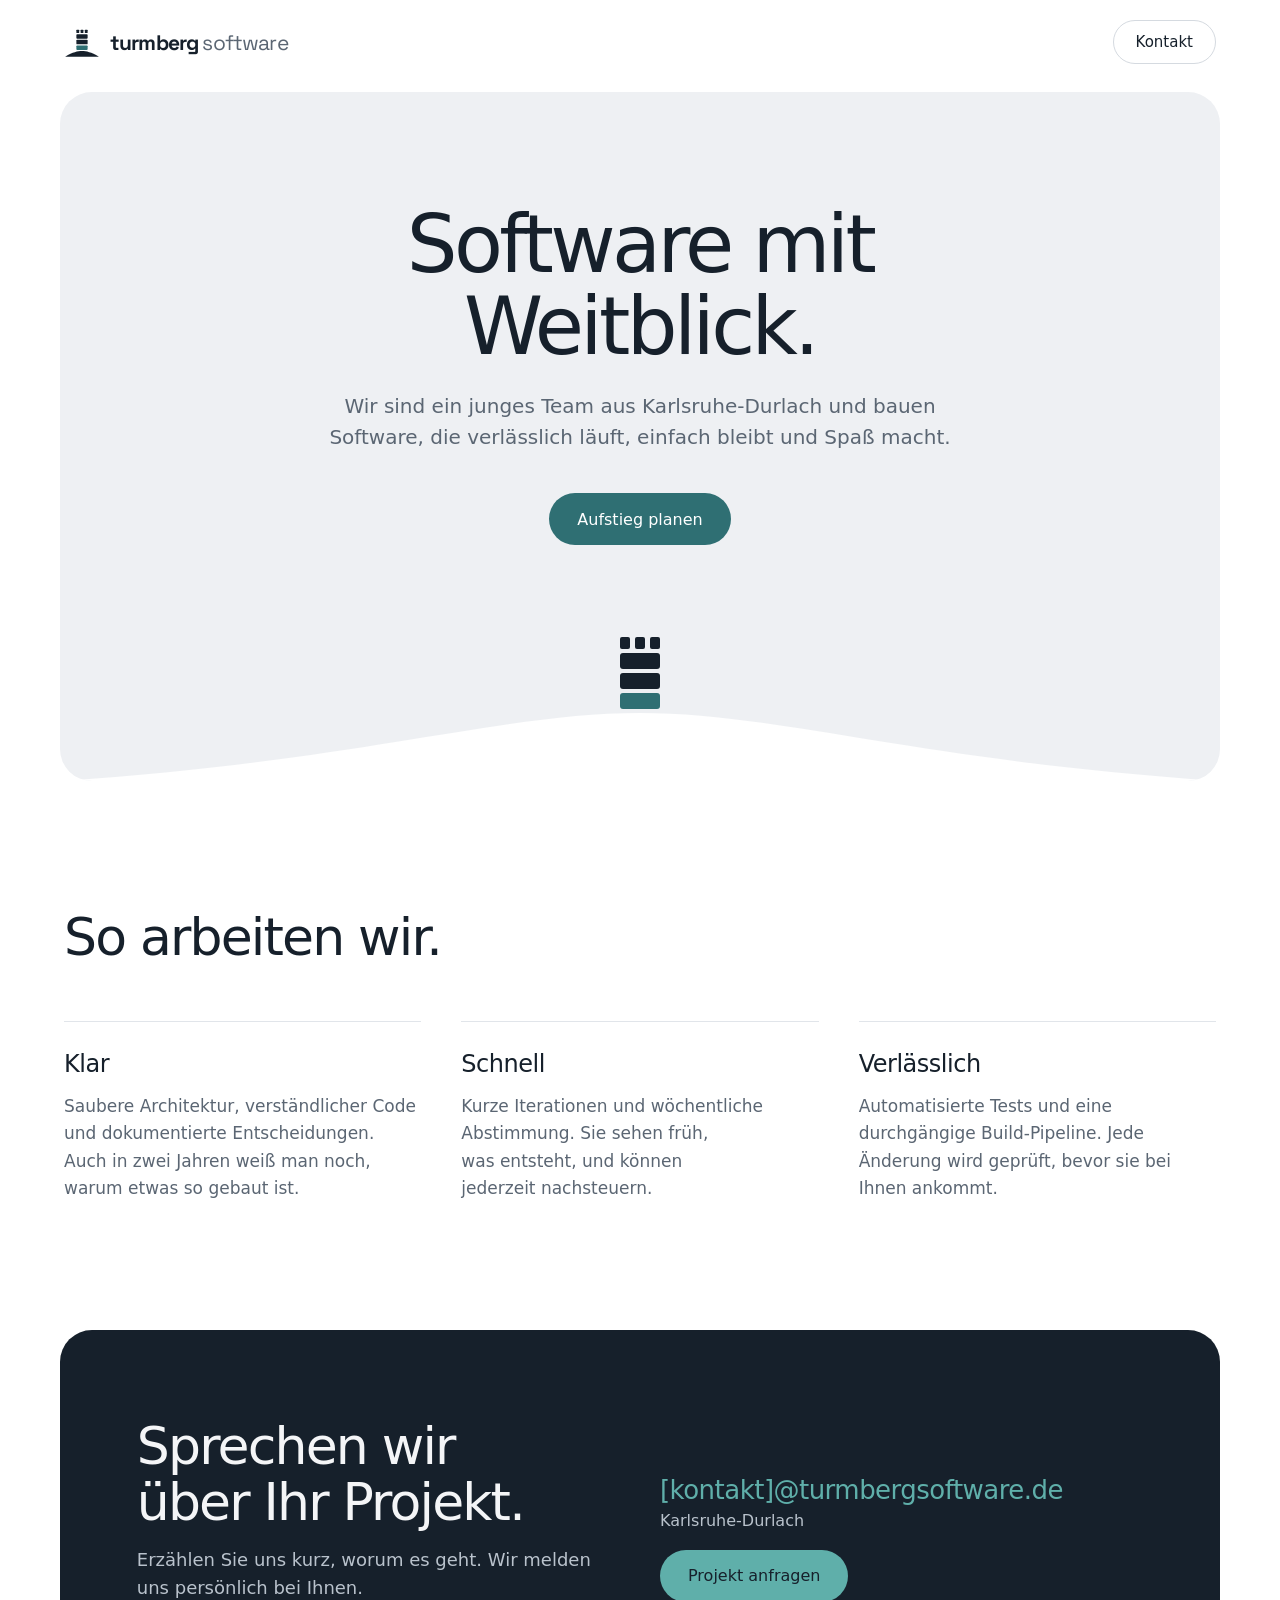
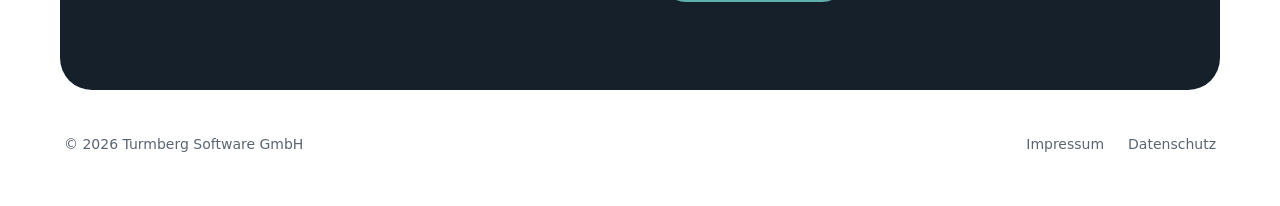
==== site/index.html @ 11a3168c "feat: add website prototype and GitHub Pages deployment Plain HTML/CSS site under site/ (landing pag" ====
<!doctype html>
<html lang="de">
<head>
<meta charset="utf-8">
<meta name="viewport" content="width=device-width, initial-scale=1">
<title>Turmberg Software – Software mit Weitblick</title>
<meta name="description" content="Ein junges Team aus Karlsruhe-Durlach. Wir bauen Software, die verlässlich läuft, einfach bleibt und Spaß macht.">
<meta name="theme-color" content="#FFFFFF">
<link rel="icon" href="favicon.ico" sizes="32x32">
<link rel="icon" href="favicon.svg" type="image/svg+xml">
<link rel="apple-touch-icon" href="apple-touch-icon.png">
<link rel="preload" href="assets/fonts/dm-sans-latin-wght-normal.woff2" as="font" type="font/woff2" crossorigin>
<link rel="stylesheet" href="assets/style.css">
</head>
<body>

<header class="site-header">
  <a class="brand" href="./" aria-label="Turmberg Software, Startseite">
    <svg class="mark" viewBox="0 0 64 64" aria-hidden="true">
      <rect x="22" y="10" width="5" height="6" rx="1"/>
      <rect x="29.5" y="10" width="5" height="6" rx="1"/>
      <rect x="37" y="10" width="5" height="6" rx="1"/>
      <rect x="22" y="18" width="20" height="8" rx="1.5"/>
      <rect x="22" y="28" width="20" height="8" rx="1.5"/>
      <rect class="akzent" x="22" y="38" width="20" height="8" rx="1.5"/>
      <path d="M2 58 C16 50 24 48 32 48 C40 48 48 50 62 58 Z"/>
    </svg>
    <span class="wordmark"><b>turmberg</b> <span>software</span></span>
  </a>
  <a class="pill" href="#kontakt">Kontakt</a>
</header>

<main>

  <section class="hero" aria-labelledby="hero-titel">
    <div class="hero__card">
      <div class="hero__content">
        <h1 class="hero__title" id="hero-titel">Software mit Weitblick.</h1>
        <p class="hero__lead">Wir sind ein junges Team aus Karlsruhe-Durlach und bauen Software, die verlässlich läuft, einfach bleibt und Spaß macht.</p>
        <a class="button" href="mailto:[kontakt]@turmbergsoftware.de">Aufstieg planen</a>
      </div>

      <div class="horizon" aria-hidden="true">
        <svg class="horizon__hill" viewBox="0 0 1000 180" preserveAspectRatio="none">
          <path d="M0 180 C260 160 380 112 500 112 C620 112 740 160 1000 180 Z"/>
        </svg>
        <svg class="horizon__tower mark" viewBox="22 10 20 36">
          <rect x="22" y="10" width="5" height="6" rx="1"/>
          <rect x="29.5" y="10" width="5" height="6" rx="1"/>
          <rect x="37" y="10" width="5" height="6" rx="1"/>
          <rect x="22" y="18" width="20" height="8" rx="1.5"/>
          <rect x="22" y="28" width="20" height="8" rx="1.5"/>
          <rect class="akzent" x="22" y="38" width="20" height="8" rx="1.5"/>
        </svg>
      </div>
    </div>
  </section>

  <section class="section" id="arbeitsweise" aria-labelledby="arbeitsweise-titel">
    <h2 class="section__title" id="arbeitsweise-titel">So arbeiten wir.</h2>
    <div class="prinzipien">
      <div class="prinzip">
        <h3>Klar</h3>
        <p>Saubere Architektur, verständlicher Code und dokumentierte Entscheidungen. Auch in zwei Jahren weiß man noch, warum etwas so gebaut ist.</p>
      </div>
      <div class="prinzip">
        <h3>Schnell</h3>
        <p>Kurze Iterationen und wöchentliche Abstimmung. Sie sehen früh, was entsteht, und können jederzeit nachsteuern.</p>
      </div>
      <div class="prinzip">
        <h3>Verlässlich</h3>
        <p>Automatisierte Tests und eine durchgängige Build-Pipeline. Jede Änderung wird geprüft, bevor sie bei Ihnen ankommt.</p>
      </div>
    </div>
  </section>

  <section class="kontakt" id="kontakt" aria-labelledby="kontakt-titel">
    <div class="kontakt__card">
      <div class="kontakt__text">
        <h2 class="section__title" id="kontakt-titel">Sprechen wir über Ihr Projekt.</h2>
        <p>Erzählen Sie uns kurz, worum es geht. Wir melden uns persönlich bei Ihnen.</p>
      </div>
      <div class="kontakt__aktionen">
        <div class="kontakt__adresse">
          <a class="kontakt__mail" href="mailto:[kontakt]@turmbergsoftware.de">[kontakt]@turmbergsoftware.de</a>
          <span class="kontakt__ort">Karlsruhe-Durlach</span>
        </div>
        <a class="button button--hell" href="mailto:[kontakt]@turmbergsoftware.de">Projekt anfragen</a>
      </div>
    </div>
  </section>

</main>

<footer class="site-footer">
  <p>© 2026 Turmberg Software GmbH</p>
  <nav aria-label="Rechtliches">
    <a href="impressum.html">Impressum</a>
    <a href="datenschutz.html">Datenschutz</a>
  </nav>
</footer>

</body>
</html>
---- site/assets/style.css ----
/* Turmberg Software – turmbergsoftware.de
   Fonts are self-hosted on purpose: loading them from Google's servers
   would send visitors' IP addresses to Google (GDPR). */

@font-face {
  font-family: 'DM Sans';
  font-style: normal;
  font-weight: 100 1000;
  font-display: swap;
  src: url('fonts/dm-sans-latin-wght-normal.woff2') format('woff2');
}

@font-face {
  font-family: 'Space Grotesk';
  font-style: normal;
  font-weight: 300 700;
  font-display: swap;
  src: url('fonts/space-grotesk-latin-wght-normal.woff2') format('woff2');
}

:root {
  /* Brand colors */
  --schiefer: #16202B;
  --pfinz: #2F6F73;
  --pfinz-dunkel: #245E63;
  --pfinz-hell: #5FAFAA;
  --pfinz-hell-hover: #6FBDB7;
  --nebel: #EEF0F3;

  /* Neutrals */
  --seite: #FFFFFF;
  --grau: #5B6673;
  --linie: #E1E5EA;
  --rand: #D5DAE0;
  --hell: #F4F5F7;
  --hell-gedaempft: #B9C2CC;

  --font: 'DM Sans', system-ui, -apple-system, 'Segoe UI', sans-serif;
  --font-marke: 'Space Grotesk', 'DM Sans', system-ui, sans-serif;

  color-scheme: light;
}

*,
*::before,
*::after {
  box-sizing: border-box;
}

html {
  scroll-behavior: smooth;
  -webkit-text-size-adjust: 100%;
}

@media (prefers-reduced-motion: reduce) {
  html { scroll-behavior: auto; }
}

body {
  margin: 0;
  background: var(--seite);
  color: var(--schiefer);
  font-family: var(--font);
  -webkit-font-smoothing: antialiased;
}

a { color: var(--schiefer); }
a:hover { color: var(--pfinz); }
a:focus-visible {
  outline: 2px solid var(--pfinz);
  outline-offset: 3px;
}

/* ---------- Logo mark (used in header and hero tower) ---------- */

.mark rect,
.mark path { fill: var(--schiefer); }
.mark .akzent { fill: var(--pfinz); }

/* ---------- Header ---------- */

.site-header {
  max-width: 1200px;
  margin: 0 auto;
  padding: 20px 24px;
  display: flex;
  align-items: center;
  justify-content: space-between;
  gap: 16px;
}

.brand {
  display: flex;
  align-items: center;
  gap: 10px;
  min-height: 44px;
  color: var(--schiefer);
  text-decoration: none;
}
.brand:hover { color: var(--schiefer); }
.brand .mark {
  flex: none;
  width: 36px;
  height: 36px;
}

.wordmark {
  font-family: var(--font-marke);
  font-size: 21px;
  letter-spacing: -0.04em;
  line-height: 1;
  white-space: nowrap;
}
.wordmark b { font-weight: 700; }
.wordmark span { font-weight: 400; color: var(--grau); }

/* ---------- Buttons ---------- */

.pill {
  display: inline-flex;
  align-items: center;
  justify-content: center;
  min-height: 44px;
  padding: 0 22px;
  border: 1px solid var(--rand);
  border-radius: 999px;
  color: var(--schiefer);
  font-size: 15px;
  font-weight: 500;
  text-decoration: none;
}
.pill:hover {
  background: var(--nebel);
  color: var(--schiefer);
}

.button {
  display: inline-flex;
  align-items: center;
  justify-content: center;
  min-height: 52px;
  padding: 0 28px;
  border-radius: 999px;
  background: var(--pfinz);
  color: #FFFFFF;
  font-size: 16px;
  font-weight: 500;
  text-decoration: none;
}
.button:hover {
  background: var(--pfinz-dunkel);
  color: #FFFFFF;
}

.button--hell {
  background: var(--pfinz-hell);
  color: var(--schiefer);
}
.button--hell:hover {
  background: var(--pfinz-hell-hover);
  color: var(--schiefer);
}

/* ---------- Hero ---------- */

.hero {
  max-width: 1200px;
  margin: 0 auto;
  padding: 8px 20px 0;
}

/* overflow: hidden clips the hill to the rounded corners, and the bottom
   padding is 0 so the horizon sits flush on the card's bottom edge. */
.hero__card {
  overflow: hidden;
  background: var(--nebel);
  border-radius: 32px;
  padding: clamp(64px, 9vw, 112px) 24px 0;
  display: flex;
  flex-direction: column;
  align-items: center;
  text-align: center;
}

.hero__content {
  display: flex;
  flex-direction: column;
  align-items: center;
  gap: 24px;
  max-width: 760px;
}

.hero__title {
  margin: 0;
  font-size: clamp(2.5rem, 6.4vw, 5rem);
  font-weight: 500;
  line-height: 1.02;
  letter-spacing: -0.045em;
  text-wrap: balance;
}

.hero__lead {
  margin: 0;
  max-width: 34em;
  font-size: clamp(1.0625rem, 1.6vw, 1.25rem);
  line-height: 1.55;
  color: var(--grau);
  text-wrap: pretty;
}

.hero .button { margin-top: 16px; }

/* The horizon spans the full card width: the negative side margins
   cancel the card's 24px side padding. */
.horizon {
  position: relative;
  align-self: stretch;
  height: 180px;
  margin: 56px -24px 0;
}

/* The hill is filled with the PAGE color, so it reads as the page rising
   into the card. preserveAspectRatio="none" (in the markup) lets it stretch;
   display: block removes the inline-SVG baseline gap under the hill. */
.horizon__hill {
  position: absolute;
  left: 0;
  bottom: 0;
  display: block;
  width: 100%;
  height: 100%;
}
.horizon__hill path { fill: var(--seite); }

/* Separate SVG so the tower never stretches with the hill. The hill's peak
   is 112px from the top; 36px + 72px = 108px leaves the logo's small gap. */
.horizon__tower {
  position: absolute;
  left: 50%;
  top: 36px;
  width: 40px;
  height: 72px;
  margin-left: -20px;
  display: block;
}

/* ---------- Sections ---------- */

.section {
  max-width: 1200px;
  margin: 0 auto;
  padding: clamp(80px, 10vw, 128px) 24px;
  display: flex;
  flex-direction: column;
  gap: 56px;
}

.section__title {
  margin: 0;
  font-size: clamp(2rem, 4.2vw, 3.25rem);
  font-weight: 500;
  line-height: 1.08;
  letter-spacing: -0.035em;
  text-wrap: balance;
}

.prinzipien {
  display: grid;
  grid-template-columns: repeat(auto-fit, minmax(min(280px, 100%), 1fr));
  gap: 40px;
}

.prinzip {
  display: flex;
  flex-direction: column;
  gap: 14px;
  padding-top: 28px;
  border-top: 1px solid var(--linie);
}

.prinzip h3 {
  margin: 0;
  font-size: 24px;
  font-weight: 500;
  line-height: 1.2;
  letter-spacing: -0.02em;
}

.prinzip p {
  margin: 0;
  max-width: 32em;
  font-size: 17px;
  line-height: 1.6;
  color: var(--grau);
  text-wrap: pretty;
}

/* ---------- Contact ---------- */

.kontakt {
  max-width: 1200px;
  margin: 0 auto;
  padding: 0 20px;
  scroll-margin-top: 24px;
}

.kontakt__card {
  background: var(--schiefer);
  color: var(--nebel);
  border-radius: 32px;
  padding: clamp(40px, 7vw, 88px) clamp(24px, 6vw, 80px);
  display: grid;
  grid-template-columns: repeat(auto-fit, minmax(min(360px, 100%), 1fr));
  gap: 40px;
  align-items: end;
}

.kontakt a:focus-visible { outline-color: var(--pfinz-hell); }

.kontakt__text {
  display: flex;
  flex-direction: column;
  gap: 16px;
}

.kontakt__text .section__title { color: var(--hell); }

.kontakt__text p {
  margin: 0;
  max-width: 28em;
  font-size: 18px;
  line-height: 1.55;
  color: var(--hell-gedaempft);
}

.kontakt__aktionen {
  display: flex;
  flex-direction: column;
  align-items: flex-start;
  gap: 20px;
}

.kontakt__adresse {
  display: flex;
  flex-direction: column;
  gap: 6px;
}

.kontakt__mail {
  font-size: clamp(1.25rem, 2.2vw, 1.625rem);
  font-weight: 500;
  letter-spacing: -0.02em;
  color: var(--pfinz-hell);
  text-decoration: none;
  overflow-wrap: anywhere;
}
.kontakt__mail:hover {
  color: var(--pfinz-hell);
  text-decoration: underline;
  text-underline-offset: 0.2em;
}

.kontakt__ort {
  font-size: 16px;
  color: var(--hell-gedaempft);
}

/* ---------- Footer ---------- */

.site-footer {
  max-width: 1200px;
  margin: 0 auto;
  padding: 32px 24px 40px;
  display: flex;
  flex-wrap: wrap;
  align-items: center;
  justify-content: space-between;
  gap: 8px 24px;
  font-size: 14px;
  color: var(--grau);
}

.site-footer p { margin: 0; }

.site-footer nav {
  display: flex;
  gap: 24px;
}

.site-footer a {
  display: inline-flex;
  align-items: center;
  min-height: 44px;
  color: var(--grau);
  text-decoration: none;
}
.site-footer a:hover,
.site-footer a[aria-current="page"] { color: var(--schiefer); }

/* ---------- Legal pages (Impressum, Datenschutz) ---------- */

.rechtliches {
  max-width: 720px;
  margin: 0 auto;
  padding: clamp(48px, 8vw, 96px) 24px clamp(64px, 10vw, 128px);
}

.rechtliches h1 {
  margin: 0 0 40px;
  font-size: clamp(2.25rem, 5vw, 3.25rem);
  font-weight: 500;
  line-height: 1.08;
  letter-spacing: -0.035em;
}

.rechtliches h2 {
  margin: 40px 0 12px;
  font-size: 22px;
  font-weight: 500;
  line-height: 1.25;
  letter-spacing: -0.015em;
}

.rechtliches p {
  margin: 0 0 16px;
  font-size: 17px;
  line-height: 1.65;
}

.rechtliches a { overflow-wrap: anywhere; }

.rechtliches .stand {
  margin-top: 48px;
  font-size: 15px;
  color: var(--grau);
}
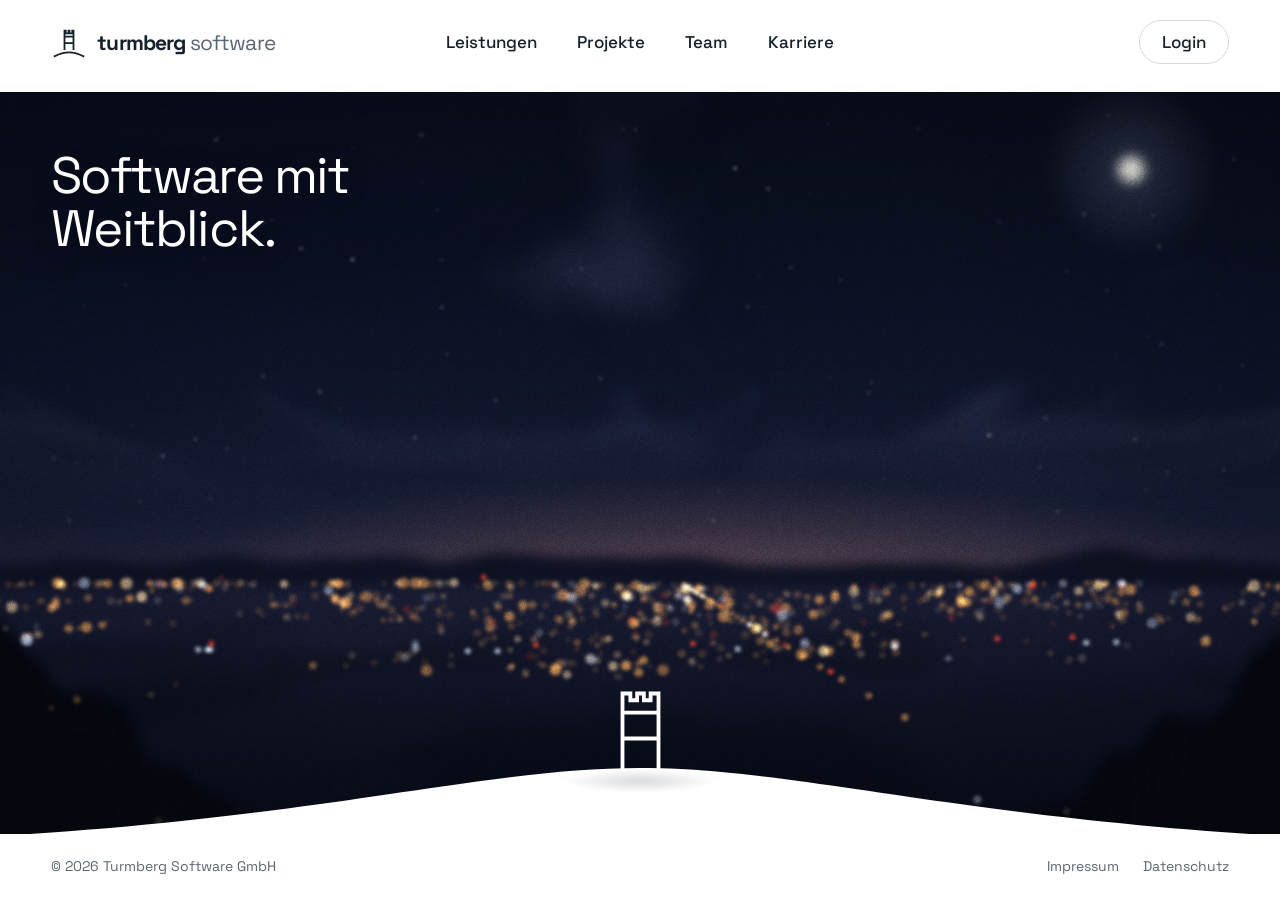
==== commit 831f0190: "feat: redesign landing page around a live view from the Turmberg - Hero spans the full window and sh" ====
--- a/site/index.html
+++ b/site/index.html
@@ -9,83 +9,49 @@
 <link rel="icon" href="favicon.ico" sizes="32x32">
 <link rel="icon" href="favicon.svg" type="image/svg+xml">
 <link rel="apple-touch-icon" href="apple-touch-icon.png">
-<link rel="preload" href="assets/fonts/dm-sans-latin-wght-normal.woff2" as="font" type="font/woff2" crossorigin>
+<link rel="preload" href="assets/fonts/space-grotesk-latin-wght-normal.woff2" as="font" type="font/woff2" crossorigin>
 <link rel="stylesheet" href="assets/style.css">
+<script src="assets/aussicht.js" defer></script>
+<!-- Paper planes switched off. Remove this comment to bring them back.
+<script src="assets/flieger.js" defer></script>
+-->
 </head>
 <body>
 
 <header class="site-header">
   <a class="brand" href="./" aria-label="Turmberg Software, Startseite">
     <svg class="mark" viewBox="0 0 64 64" aria-hidden="true">
-      <rect x="22" y="10" width="5" height="6" rx="1"/>
-      <rect x="29.5" y="10" width="5" height="6" rx="1"/>
-      <rect x="37" y="10" width="5" height="6" rx="1"/>
-      <rect x="22" y="18" width="20" height="8" rx="1.5"/>
-      <rect x="22" y="28" width="20" height="8" rx="1.5"/>
-      <rect class="akzent" x="22" y="38" width="20" height="8" rx="1.5"/>
-      <path d="M2 58 C16 50 24 48 32 48 C40 48 48 50 62 58 Z"/>
+      <path d="M24 46 V12 H26.25 V16.5 H31.25 V12 H32.75 V16.5 H37.75 V12 H40 V46 M24 22.5 H40 M24 34 H40"/>
+      <path d="M5 58 C17 52 25 50.5 32 50.5 C39 50.5 47 52 59 58"/>
     </svg>
     <span class="wordmark"><b>turmberg</b> <span>software</span></span>
   </a>
-  <a class="pill" href="#kontakt">Kontakt</a>
+  <!-- No targets yet: add an href to each entry once its section exists. -->
+  <nav class="site-nav" aria-label="Hauptnavigation">
+    <a>Leistungen</a>
+    <a>Projekte</a>
+    <a>Team</a>
+    <a>Karriere</a>
+  </nav>
+  <!-- No target yet either: add an href once there is something to log in to. -->
+  <a class="pill">Login</a>
 </header>
 
-<main>
+<main class="start">
 
   <section class="hero" aria-labelledby="hero-titel">
     <div class="hero__card">
       <div class="hero__content">
         <h1 class="hero__title" id="hero-titel">Software mit Weitblick.</h1>
-        <p class="hero__lead">Wir sind ein junges Team aus Karlsruhe-Durlach und bauen Software, die verlässlich läuft, einfach bleibt und Spaß macht.</p>
-        <a class="button" href="mailto:[kontakt]@turmbergsoftware.de">Aufstieg planen</a>
       </div>
 
       <div class="horizon" aria-hidden="true">
         <svg class="horizon__hill" viewBox="0 0 1000 180" preserveAspectRatio="none">
-          <path d="M0 180 C260 160 380 112 500 112 C620 112 740 160 1000 180 Z"/>
+          <path d="M0 190 V180 C260 160 380 112 500 112 C620 112 740 160 1000 180 V190 Z"/>
         </svg>
         <svg class="horizon__tower mark" viewBox="22 10 20 36">
-          <rect x="22" y="10" width="5" height="6" rx="1"/>
-          <rect x="29.5" y="10" width="5" height="6" rx="1"/>
-          <rect x="37" y="10" width="5" height="6" rx="1"/>
-          <rect x="22" y="18" width="20" height="8" rx="1.5"/>
-          <rect x="22" y="28" width="20" height="8" rx="1.5"/>
-          <rect class="akzent" x="22" y="38" width="20" height="8" rx="1.5"/>
+          <path d="M24 46 V12 H27.5 V15 H30.5 V12 H33.5 V15 H36.5 V12 H40 V46 M24 20.5 H40 M24 32 H40"/>
         </svg>
-      </div>
-    </div>
-  </section>
-
-  <section class="section" id="arbeitsweise" aria-labelledby="arbeitsweise-titel">
-    <h2 class="section__title" id="arbeitsweise-titel">So arbeiten wir.</h2>
-    <div class="prinzipien">
-      <div class="prinzip">
-        <h3>Klar</h3>
-        <p>Saubere Architektur, verständlicher Code und dokumentierte Entscheidungen. Auch in zwei Jahren weiß man noch, warum etwas so gebaut ist.</p>
-      </div>
-      <div class="prinzip">
-        <h3>Schnell</h3>
-        <p>Kurze Iterationen und wöchentliche Abstimmung. Sie sehen früh, was entsteht, und können jederzeit nachsteuern.</p>
-      </div>
-      <div class="prinzip">
-        <h3>Verlässlich</h3>
-        <p>Automatisierte Tests und eine durchgängige Build-Pipeline. Jede Änderung wird geprüft, bevor sie bei Ihnen ankommt.</p>
-      </div>
-    </div>
-  </section>
-
-  <section class="kontakt" id="kontakt" aria-labelledby="kontakt-titel">
-    <div class="kontakt__card">
-      <div class="kontakt__text">
-        <h2 class="section__title" id="kontakt-titel">Sprechen wir über Ihr Projekt.</h2>
-        <p>Erzählen Sie uns kurz, worum es geht. Wir melden uns persönlich bei Ihnen.</p>
-      </div>
-      <div class="kontakt__aktionen">
-        <div class="kontakt__adresse">
-          <a class="kontakt__mail" href="mailto:[kontakt]@turmbergsoftware.de">[kontakt]@turmbergsoftware.de</a>
-          <span class="kontakt__ort">Karlsruhe-Durlach</span>
-        </div>
-        <a class="button button--hell" href="mailto:[kontakt]@turmbergsoftware.de">Projekt anfragen</a>
       </div>
     </div>
   </section>
--- a/site/assets/style.css
+++ b/site/assets/style.css
@@ -24,19 +24,26 @@
   --pfinz: #2F6F73;
   --pfinz-dunkel: #245E63;
   --pfinz-hell: #5FAFAA;
-  --pfinz-hell-hover: #6FBDB7;
   --nebel: #EEF0F3;
 
   /* Neutrals */
   --seite: #FFFFFF;
   --grau: #5B6673;
-  --linie: #E1E5EA;
   --rand: #D5DAE0;
-  --hell: #F4F5F7;
-  --hell-gedaempft: #B9C2CC;
-
-  --font: 'DM Sans', system-ui, -apple-system, 'Segoe UI', sans-serif;
-  --font-marke: 'Space Grotesk', 'DM Sans', system-ui, sans-serif;
+
+  /* Space Grotesk, the more angular of the two, is the site's typeface.
+     DM Sans is kept for long running text, where it reads more easily. */
+  --font: 'Space Grotesk', system-ui, -apple-system, 'Segoe UI', sans-serif;
+  --font-lesetext: 'DM Sans', system-ui, -apple-system, 'Segoe UI', sans-serif;
+
+  /* Header, hero, sections and footer span the full window.
+     Set a length here (e.g. 1440px) to cap and center them instead. */
+  --breite: none;
+
+  /* The page's side margin: how far the header, the hero tagline and the
+     footer stand in from the edges of the window. All three use it, so
+     their edges line up from top to bottom. */
+  --innen: clamp(24px, 4vw, 56px);
 
   color-scheme: light;
 }
@@ -48,16 +55,18 @@
 }
 
 html {
-  scroll-behavior: smooth;
   -webkit-text-size-adjust: 100%;
 }
 
-@media (prefers-reduced-motion: reduce) {
-  html { scroll-behavior: auto; }
-}
-
+/* Header, main and footer fill at least one window. Main takes the height
+   that is left, so the landing page fits on one screen without scrolling. */
 body {
   margin: 0;
+  min-height: 100vh;
+  min-height: 100dvh;
+  display: grid;
+  grid-template-columns: minmax(0, 1fr);
+  grid-template-rows: auto 1fr auto;
   background: var(--seite);
   color: var(--schiefer);
   font-family: var(--font);
@@ -73,20 +82,60 @@
 
 /* ---------- Logo mark (used in header and hero tower) ---------- */
 
-.mark rect,
-.mark path { fill: var(--schiefer); }
-.mark .akzent { fill: var(--pfinz); }
+/* The tower is drawn in lines: a crenellated top on two legs with two
+   crossbars. Square joins and ends keep it as angular as the typeface. */
+.mark path {
+  fill: none;
+  stroke: var(--schiefer);
+  stroke-width: 3.2;
+}
 
 /* ---------- Header ---------- */
 
 .site-header {
-  max-width: 1200px;
+  width: 100%;
+  max-width: var(--breite);
   margin: 0 auto;
-  padding: 20px 24px;
-  display: flex;
-  align-items: center;
-  justify-content: space-between;
-  gap: 16px;
+  padding: 20px var(--innen);
+  display: grid;
+  grid-template-columns: 1fr auto 1fr;
+  align-items: center;
+  gap: 4px clamp(8px, 3vw, 16px);
+}
+
+/* Equal 1fr columns left and right keep the navigation centered in the
+   window, however wide the brand and the Login pill are. */
+.site-header .brand { justify-self: start; }
+.site-header .pill { justify-self: end; }
+
+.site-nav {
+  display: flex;
+  justify-content: center;
+  gap: clamp(12px, 3.5vw, 40px);
+}
+
+.site-nav a {
+  display: inline-flex;
+  align-items: center;
+  min-height: 44px;
+  color: var(--schiefer);
+  font-size: 17px;
+  font-weight: 500;
+  text-decoration: none;
+}
+.site-nav a:hover { color: var(--pfinz); }
+
+/* Too narrow for one row: the navigation moves below brand and pill, and
+   navigation and pill go back to a smaller size so both rows still fit on
+   a narrow phone. */
+@media (max-width: 960px) {
+  .site-header { grid-template-columns: 1fr auto; }
+  .site-nav {
+    grid-column: 1 / -1;
+    grid-row: 2;
+  }
+  .site-nav a,
+  .site-header .pill { font-size: 15px; }
 }
 
 .brand {
@@ -98,15 +147,16 @@
   text-decoration: none;
 }
 .brand:hover { color: var(--schiefer); }
+/* Mark, wordmark and pill shrink a little on narrow phones so that brand
+   and pill still fit side by side at 320px. */
 .brand .mark {
   flex: none;
-  width: 36px;
-  height: 36px;
+  width: clamp(27px, 8.5vw, 36px);
+  height: clamp(27px, 8.5vw, 36px);
 }
 
 .wordmark {
-  font-family: var(--font-marke);
-  font-size: 21px;
+  font-size: clamp(16px, 5vw, 21px);
   letter-spacing: -0.04em;
   line-height: 1;
   white-space: nowrap;
@@ -121,11 +171,11 @@
   align-items: center;
   justify-content: center;
   min-height: 44px;
-  padding: 0 22px;
+  padding: 0 clamp(14px, 4.5vw, 22px);
   border: 1px solid var(--rand);
   border-radius: 999px;
   color: var(--schiefer);
-  font-size: 15px;
+  font-size: 17px;
   font-weight: 500;
   text-decoration: none;
 }
@@ -134,94 +184,113 @@
   color: var(--schiefer);
 }
 
-.button {
-  display: inline-flex;
-  align-items: center;
-  justify-content: center;
-  min-height: 52px;
-  padding: 0 28px;
-  border-radius: 999px;
-  background: var(--pfinz);
+/* ---------- Hero ---------- */
+
+/* The landing page's main: lets the hero stretch to the height left over
+   between header and footer. */
+.start {
+  display: grid;
+  grid-template-columns: minmax(0, 1fr);
+}
+
+.hero {
+  width: 100%;
+  max-width: var(--breite);
+  margin: 0 auto;
+  padding: 8px 0 0;
+  display: flex;
+  flex-direction: column;
+}
+
+/* The card spans the full window: the view is a panorama, not a framed
+   picture. overflow: hidden clips the view and the hill to it, and the
+   bottom padding is 0 so the horizon sits flush on the card's bottom edge.
+   --luft is the minimum air between the text and the horizon; it tightens
+   on low windows so that everything still fits on one screen.
+   The gradient is only what shows until assets/aussicht.js has painted the
+   view (or if scripts are off); it is dark so the white text stays legible.
+   Its last 2px are page-colored: browsers let a clipped box's own
+   background show as a hairline along its edge, and under the white hill
+   that hairline must not be dark. */
+.hero__card {
+  --luft: clamp(20px, 5vh - 12px, 56px);
+  position: relative;
+  flex: 1;
+  overflow: hidden;
+  background: linear-gradient(#121A42, #42397A 62%, #1A2148 calc(100% - 2px), var(--seite) calc(100% - 2px));
   color: #FFFFFF;
-  font-size: 16px;
-  font-weight: 500;
-  text-decoration: none;
-}
-.button:hover {
-  background: var(--pfinz-dunkel);
-  color: #FFFFFF;
-}
-
-.button--hell {
-  background: var(--pfinz-hell);
-  color: var(--schiefer);
-}
-.button--hell:hover {
-  background: var(--pfinz-hell-hover);
-  color: var(--schiefer);
-}
-
-/* ---------- Hero ---------- */
-
-.hero {
-  max-width: 1200px;
-  margin: 0 auto;
-  padding: 8px 20px 0;
-}
-
-/* overflow: hidden clips the hill to the rounded corners, and the bottom
-   padding is 0 so the horizon sits flush on the card's bottom edge. */
-.hero__card {
-  overflow: hidden;
-  background: var(--nebel);
-  border-radius: 32px;
-  padding: clamp(64px, 9vw, 112px) 24px 0;
+  padding: clamp(20px, 9vh - 24px, 72px) var(--innen) 0;
   display: flex;
   flex-direction: column;
-  align-items: center;
-  text-align: center;
-}
-
+  align-items: flex-start;
+}
+
+/* The text sits in the card's upper left corner; the auto margin below it
+   pushes the horizon to the bottom. The soft shadow helps the type over
+   clouds. */
 .hero__content {
-  display: flex;
-  flex-direction: column;
-  align-items: center;
-  gap: 24px;
-  max-width: 760px;
+  position: relative;
+  text-shadow: 0 1px 22px rgb(8 12 30 / 0.45);
+  flex: none;
+  margin-bottom: auto;
 }
 
 .hero__title {
   margin: 0;
-  font-size: clamp(2.5rem, 6.4vw, 5rem);
-  font-weight: 500;
-  line-height: 1.02;
-  letter-spacing: -0.045em;
+  max-width: 8em; /* breaks the headline after "Software mit" */
+  /* 10.6vw keeps "Software mit" on one line on the narrowest phones. */
+  font-size: clamp(2rem, min(10.6vw, max(2.125rem, min(4vw, 7.6vh))), 3.5rem);
+  font-weight: 400;
+  line-height: 1.04;
+  letter-spacing: -0.035em;
   text-wrap: balance;
 }
 
-.hero__lead {
-  margin: 0;
-  max-width: 34em;
-  font-size: clamp(1.0625rem, 1.6vw, 1.25rem);
-  line-height: 1.55;
-  color: var(--grau);
-  text-wrap: pretty;
-}
-
-.hero .button { margin-top: 16px; }
+/* The view from the Turmberg, painted by assets/aussicht.js on small
+   canvases. Scaling them up and blurring them is what makes the view look
+   like footage out of focus. They reach 24px past the card on every side
+   (BLEED in the script) so the blur has no faded edge inside the card. */
+.aussicht {
+  position: absolute;
+  left: -24px;
+  top: -24px;
+  width: calc(100% + 48px);
+  height: calc(100% + 48px);
+  filter: blur(6px);
+  /* Ends 2px above the card's bottom edge, for the hairline described at
+     .hero__card: no dark pixels may lie under the hill's lower edge. */
+  clip-path: inset(0 0 26px 0);
+  pointer-events: none;
+}
+
+/* The lights are blurred less than the land behind them, so they stay the
+   round discs that points of light turn into in a lens. */
+.aussicht--lichter { filter: blur(1.4px); }
+
+/* Film grain over the view. The script supplies the speckle and moves it. */
+.aussicht__korn {
+  position: absolute;
+  inset: 0 0 2px;
+  opacity: 0.2;
+  mix-blend-mode: overlay;
+  pointer-events: none;
+}
 
 /* The horizon spans the full card width: the negative side margins
-   cancel the card's 24px side padding. */
+   cancel the card's side padding. */
 .horizon {
   position: relative;
   align-self: stretch;
+  flex: none;
   height: 180px;
-  margin: 56px -24px 0;
+  margin: var(--luft) calc(-1 * var(--innen)) 0;
 }
 
 /* The hill is filled with the PAGE color, so it reads as the page rising
    into the card. preserveAspectRatio="none" (in the markup) lets it stretch;
-   display: block removes the inline-SVG baseline gap under the hill. */
+   display: block removes the inline-SVG baseline gap under the hill.
+   The path runs a little below its viewBox and overflow: visible lets it,
+   so no hairline of the dark view shows between hill and page. */
 .horizon__hill {
   position: absolute;
   left: 0;
@@ -229,148 +298,48 @@
   display: block;
   width: 100%;
   height: 100%;
+  overflow: visible;
 }
 .horizon__hill path { fill: var(--seite); }
 
-/* Separate SVG so the tower never stretches with the hill. The hill's peak
-   is 112px from the top; 36px + 72px = 108px leaves the logo's small gap. */
+/* Separate SVG so the tower never stretches with the hill. It is drawn at
+   2.25x its 20x36 viewBox. The hill's peak is 112px from the top;
+   33px + 81px = 114px sets the tower's legs 2px into the hill, so they
+   stand on it without a gap, also where the hill curves away. */
 .horizon__tower {
   position: absolute;
   left: 50%;
-  top: 36px;
-  width: 40px;
-  height: 72px;
-  margin-left: -20px;
+  top: 33px;
+  width: 45px;
+  height: 81px;
+  margin-left: -22.5px;
   display: block;
 }
-
-/* ---------- Sections ---------- */
-
-.section {
-  max-width: 1200px;
+/* White on the dark view. */
+.horizon__tower path {
+  stroke: #FFFFFF;
+  stroke-width: 1.7;
+}
+
+/* The tower's soft shadow on the hill. */
+.horizon::after {
+  content: "";
+  position: absolute;
+  left: 50%;
+  top: 113px;
+  width: 150px;
+  height: 24px;
+  margin-left: -75px;
+  background: radial-gradient(closest-side, rgb(22 32 43 / 0.16), transparent);
+}
+
+/* ---------- Footer ---------- */
+
+.site-footer {
+  width: 100%;
+  max-width: var(--breite);
   margin: 0 auto;
-  padding: clamp(80px, 10vw, 128px) 24px;
-  display: flex;
-  flex-direction: column;
-  gap: 56px;
-}
-
-.section__title {
-  margin: 0;
-  font-size: clamp(2rem, 4.2vw, 3.25rem);
-  font-weight: 500;
-  line-height: 1.08;
-  letter-spacing: -0.035em;
-  text-wrap: balance;
-}
-
-.prinzipien {
-  display: grid;
-  grid-template-columns: repeat(auto-fit, minmax(min(280px, 100%), 1fr));
-  gap: 40px;
-}
-
-.prinzip {
-  display: flex;
-  flex-direction: column;
-  gap: 14px;
-  padding-top: 28px;
-  border-top: 1px solid var(--linie);
-}
-
-.prinzip h3 {
-  margin: 0;
-  font-size: 24px;
-  font-weight: 500;
-  line-height: 1.2;
-  letter-spacing: -0.02em;
-}
-
-.prinzip p {
-  margin: 0;
-  max-width: 32em;
-  font-size: 17px;
-  line-height: 1.6;
-  color: var(--grau);
-  text-wrap: pretty;
-}
-
-/* ---------- Contact ---------- */
-
-.kontakt {
-  max-width: 1200px;
-  margin: 0 auto;
-  padding: 0 20px;
-  scroll-margin-top: 24px;
-}
-
-.kontakt__card {
-  background: var(--schiefer);
-  color: var(--nebel);
-  border-radius: 32px;
-  padding: clamp(40px, 7vw, 88px) clamp(24px, 6vw, 80px);
-  display: grid;
-  grid-template-columns: repeat(auto-fit, minmax(min(360px, 100%), 1fr));
-  gap: 40px;
-  align-items: end;
-}
-
-.kontakt a:focus-visible { outline-color: var(--pfinz-hell); }
-
-.kontakt__text {
-  display: flex;
-  flex-direction: column;
-  gap: 16px;
-}
-
-.kontakt__text .section__title { color: var(--hell); }
-
-.kontakt__text p {
-  margin: 0;
-  max-width: 28em;
-  font-size: 18px;
-  line-height: 1.55;
-  color: var(--hell-gedaempft);
-}
-
-.kontakt__aktionen {
-  display: flex;
-  flex-direction: column;
-  align-items: flex-start;
-  gap: 20px;
-}
-
-.kontakt__adresse {
-  display: flex;
-  flex-direction: column;
-  gap: 6px;
-}
-
-.kontakt__mail {
-  font-size: clamp(1.25rem, 2.2vw, 1.625rem);
-  font-weight: 500;
-  letter-spacing: -0.02em;
-  color: var(--pfinz-hell);
-  text-decoration: none;
-  overflow-wrap: anywhere;
-}
-.kontakt__mail:hover {
-  color: var(--pfinz-hell);
-  text-decoration: underline;
-  text-underline-offset: 0.2em;
-}
-
-.kontakt__ort {
-  font-size: 16px;
-  color: var(--hell-gedaempft);
-}
-
-/* ---------- Footer ---------- */
-
-.site-footer {
-  max-width: 1200px;
-  margin: 0 auto;
-  padding: 32px 24px 40px;
+  padding: 8px var(--innen) 12px;
   display: flex;
   flex-wrap: wrap;
   align-items: center;
@@ -400,6 +369,7 @@
 /* ---------- Legal pages (Impressum, Datenschutz) ---------- */
 
 .rechtliches {
+  width: 100%;
   max-width: 720px;
   margin: 0 auto;
   padding: clamp(48px, 8vw, 96px) 24px clamp(64px, 10vw, 128px);
@@ -423,6 +393,7 @@
 
 .rechtliches p {
   margin: 0 0 16px;
+  font-family: var(--font-lesetext);
   font-size: 17px;
   line-height: 1.65;
 }
@@ -434,3 +405,42 @@
   font-size: 15px;
   color: var(--grau);
 }
+
+/* ---------- Paper planes (drawn and moved by assets/flieger.js) ---------- */
+
+/* A layer over the whole window. It lets every click through; only the
+   planes' own grab areas react to the pointer. */
+.flieger {
+  position: fixed;
+  inset: 0;
+  z-index: 10;
+  overflow: hidden;
+  pointer-events: none;
+  -webkit-user-select: none;
+  user-select: none;
+}
+
+.flieger svg {
+  position: absolute;
+  left: 0;
+  top: 0;
+  width: 120px;
+  height: 120px;
+  overflow: visible;
+  will-change: transform;
+  filter: drop-shadow(0 8px 6px rgb(22 32 43 / 0.14));
+}
+
+.flieger polygon {
+  stroke: rgb(22 32 43 / 0.25);
+  stroke-width: 0.75;
+  stroke-linejoin: round;
+}
+
+.flieger circle {
+  fill: transparent;
+  pointer-events: all;
+  cursor: grab;
+  touch-action: none;
+}
+.flieger .gegriffen circle { cursor: grabbing; }
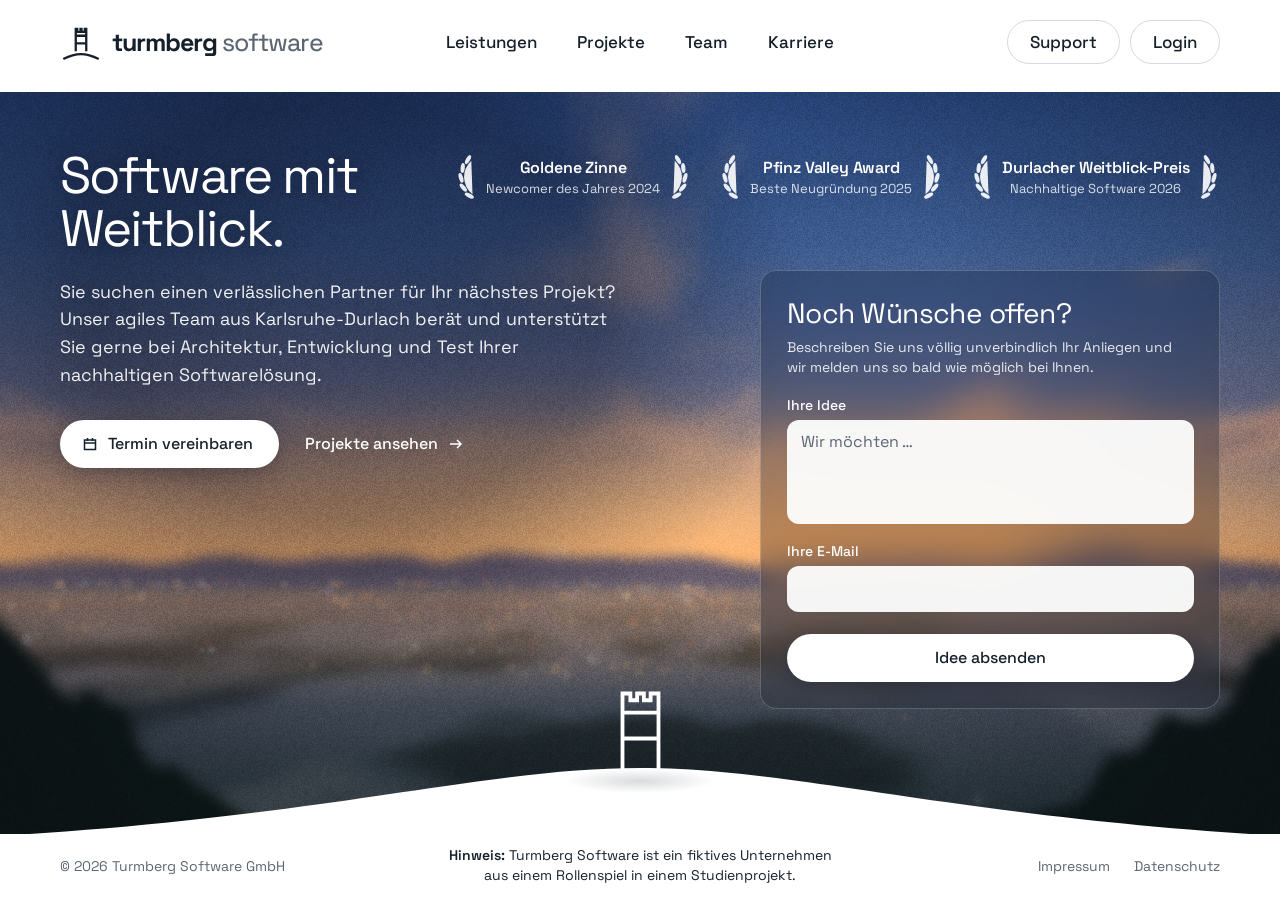
==== commit 1f49a1d7: "feat: add enquiry form, awards and a notice that the company is fictional The landing page gets a le" ====
--- a/site/index.html
+++ b/site/index.html
@@ -4,7 +4,7 @@
 <meta charset="utf-8">
 <meta name="viewport" content="width=device-width, initial-scale=1">
 <title>Turmberg Software – Software mit Weitblick</title>
-<meta name="description" content="Ein junges Team aus Karlsruhe-Durlach. Wir bauen Software, die verlässlich läuft, einfach bleibt und Spaß macht.">
+<meta name="description" content="Ein eingespieltes Team aus Karlsruhe-Durlach. Wir beraten und unterstützen Sie bei Architektur, Entwicklung und Test Ihrer nachhaltigen Softwarelösung.">
 <meta name="theme-color" content="#FFFFFF">
 <link rel="icon" href="favicon.ico" sizes="32x32">
 <link rel="icon" href="favicon.svg" type="image/svg+xml">
@@ -33,8 +33,12 @@
     <a>Team</a>
     <a>Karriere</a>
   </nav>
-  <!-- No target yet either: add an href once there is something to log in to. -->
-  <a class="pill">Login</a>
+  <!-- No targets yet either: add an href to each once there is something
+       behind it. -->
+  <div class="site-aktionen">
+    <a class="pill pill--support">Support</a>
+    <a class="pill">Login</a>
+  </div>
 </header>
 
 <main class="start">
@@ -43,6 +47,38 @@
     <div class="hero__card">
       <div class="hero__content">
         <h1 class="hero__title" id="hero-titel">Software mit Weitblick.</h1>
+        <!-- EXPERIMENT: lead text and two actions under the tagline. Neither
+             action has a target yet: add an href once there is one. -->
+        <p class="hero__lead">Sie suchen einen verlässlichen Partner für Ihr nächstes Projekt?<br>Unser agiles Team aus Karlsruhe-Durlach berät und unterstützt Sie gerne bei Architektur, Entwicklung und Test Ihrer nachhaltigen Softwarelösung.</p>
+        <div class="hero__aktionen">
+          <a class="knopf"><svg class="symbol" viewBox="0 0 16 16" aria-hidden="true"><path d="M2.5 4 H13.5 V13.5 H2.5 Z M2.5 7 H13.5 M5.5 2 V5 M10.5 2 V5"/></svg> Termin vereinbaren</a>
+          <a class="textlink">Projekte ansehen <svg class="pfeil" viewBox="0 0 16 16" aria-hidden="true"><path d="M2 8 H13 M9 4 L13 8 L9 12"/></svg></a>
+        </div>
+      </div>
+
+      <!-- EXPERIMENT: awards in the sky above the panel. All three are made up,
+           like the company: the names quote our own tower, river and tagline. -->
+      <svg class="vorrat" aria-hidden="true"><symbol id="lorbeer" viewBox="0 0 22 48"><ellipse cx="14.3" cy="42.6" rx="2.1" ry="5" transform="rotate(-63 14.3 42.6)"/><ellipse cx="8.3" cy="34.6" rx="2.1" ry="5" transform="rotate(-40 8.3 34.6)"/><ellipse cx="6.0" cy="24.9" rx="2.1" ry="5" transform="rotate(-17 6.0 24.9)"/><ellipse cx="7.7" cy="15.0" rx="2.1" ry="5" transform="rotate(6 7.7 15.0)"/><ellipse cx="13.0" cy="6.6" rx="2.1" ry="5" transform="rotate(29 13.0 6.6)"/><path d="M17.5 41.3 A22 22 0 0 1 16.3 7.7"/></symbol></svg>
+      <ul class="preise" aria-label="Auszeichnungen">
+        <li class="preis"><svg class="lorbeer" aria-hidden="true"><use href="#lorbeer"/></svg><span class="preis__text"><strong>Goldene Zinne</strong> <span>Newcomer des Jahres 2024</span></span><svg class="lorbeer lorbeer--rechts" aria-hidden="true"><use href="#lorbeer"/></svg></li>
+        <li class="preis"><svg class="lorbeer" aria-hidden="true"><use href="#lorbeer"/></svg><span class="preis__text"><strong>Pfinz Valley Award</strong> <span>Beste Neugründung 2025</span></span><svg class="lorbeer lorbeer--rechts" aria-hidden="true"><use href="#lorbeer"/></svg></li>
+        <li class="preis"><svg class="lorbeer" aria-hidden="true"><use href="#lorbeer"/></svg><span class="preis__text"><strong>Durlacher Weitblick-Preis</strong> <span>Nachhaltige Software 2026</span></span><svg class="lorbeer lorbeer--rechts" aria-hidden="true"><use href="#lorbeer"/></svg></li>
+      </ul>
+
+      <!-- EXPERIMENT: a glass panel with a short enquiry form. It sends nothing
+           yet: replace the onsubmit once there is somewhere to send it to. -->
+      <div class="glas-platz">
+        <section class="glas" aria-labelledby="anfrage-titel">
+          <h2 class="glas__titel" id="anfrage-titel">Noch Wünsche offen?</h2>
+          <p class="glas__hinweis">Beschreiben Sie uns völlig unverbindlich Ihr Anliegen und wir melden uns so bald wie möglich bei Ihnen.</p>
+          <form class="anfrage" onsubmit="return false">
+            <label for="anfrage-idee">Ihre Idee</label>
+            <textarea id="anfrage-idee" name="idee" placeholder="Wir möchten …"></textarea>
+            <label for="anfrage-mail">Ihre E-Mail</label>
+            <input id="anfrage-mail" name="email" type="email" autocomplete="email">
+            <button class="knopf" type="submit">Idee absenden</button>
+          </form>
+        </section>
       </div>
 
       <div class="horizon" aria-hidden="true">
@@ -60,9 +96,17 @@
 
 <footer class="site-footer">
   <p>© 2026 Turmberg Software GmbH</p>
+  <!-- The company is made up for a role-play in a study project. This notice
+       says so on every page and must stay as long as the site is online. It
+       runs through the footer once as a news ticker; after that the short
+       version stays (see .hinweis in style.css). -->
+  <p class="hinweis"><span class="hinweis__lauf">+++ <strong>Wussten Sie schon?</strong> Die Turmberg Software GmbH gibt es überhaupt nicht. Sie ist ein rein fiktives Unternehmen, das im Rahmen eines Rollenspiels in einem Studienprojekt erfunden wurde. +++ Alle Angaben, Leistungen und Auszeichnungen auf dieser Website sind frei erfunden, auch die Goldene Zinne. +++ Der Turmberg ist allerdings echt. +++</span><span class="hinweis__fest" aria-hidden="true"><strong>Hinweis:</strong> Turmberg Software ist ein fiktives Unternehmen aus einem Rollenspiel in einem Studienprojekt.</span></p>
+  <!-- Switched off for now, like the navigation: the two pages still exist,
+       but nothing links to them. To bring them back, give the entries
+       href="impressum.html" and href="datenschutz.html" again. -->
   <nav aria-label="Rechtliches">
-    <a href="impressum.html">Impressum</a>
-    <a href="datenschutz.html">Datenschutz</a>
+    <a>Impressum</a>
+    <a>Datenschutz</a>
   </nav>
 </footer>
 
--- a/site/assets/style.css
+++ b/site/assets/style.css
@@ -42,8 +42,9 @@
 
   /* The page's side margin: how far the header, the hero tagline and the
      footer stand in from the edges of the window. All three use it, so
-     their edges line up from top to bottom. */
-  --innen: clamp(24px, 4vw, 56px);
+     their edges line up from top to bottom. Above 1000px of width it grows
+     faster, so on a wide screen everything stands further in. */
+  --innen: clamp(24px, max(4vw, 7vw - 30px), 104px);
 
   color-scheme: light;
 }
@@ -104,9 +105,13 @@
 }
 
 /* Equal 1fr columns left and right keep the navigation centered in the
-   window, however wide the brand and the Login pill are. */
+   window, however wide the brand and the pills are. */
 .site-header .brand { justify-self: start; }
-.site-header .pill { justify-self: end; }
+.site-aktionen {
+  justify-self: end;
+  display: flex;
+  gap: 10px;
+}
 
 .site-nav {
   display: flex;
@@ -138,6 +143,11 @@
   .site-header .pill { font-size: 15px; }
 }
 
+/* On a phone there is room for only one pill beside the brand. */
+@media (max-width: 560px) {
+  .site-header .pill--support { display: none; }
+}
+
 .brand {
   display: flex;
   align-items: center;
@@ -151,18 +161,20 @@
    and pill still fit side by side at 320px. */
 .brand .mark {
   flex: none;
-  width: clamp(27px, 8.5vw, 36px);
-  height: clamp(27px, 8.5vw, 36px);
-}
+  width: clamp(27px, 8.5vw, 42px);
+  height: clamp(27px, 8.5vw, 42px);
+}
+/* A slightly heavier line than the mark's default, to match the wordmark. */
+.brand .mark path { stroke-width: 3.5; }
 
 .wordmark {
-  font-size: clamp(16px, 5vw, 21px);
+  font-size: clamp(16px, 5vw, 25px);
   letter-spacing: -0.04em;
   line-height: 1;
   white-space: nowrap;
 }
 .wordmark b { font-weight: 700; }
-.wordmark span { font-weight: 400; color: var(--grau); }
+.wordmark span { font-weight: 450; color: var(--grau); }
 
 /* ---------- Buttons ---------- */
 
@@ -214,12 +226,13 @@
    that hairline must not be dark. */
 .hero__card {
   --luft: clamp(20px, 5vh - 12px, 56px);
+  --oben: clamp(20px, 9vh - 24px, 72px); /* distance of the text from the card's top edge */
   position: relative;
   flex: 1;
   overflow: hidden;
   background: linear-gradient(#121A42, #42397A 62%, #1A2148 calc(100% - 2px), var(--seite) calc(100% - 2px));
   color: #FFFFFF;
-  padding: clamp(20px, 9vh - 24px, 72px) var(--innen) 0;
+  padding: var(--oben) var(--innen) 0;
   display: flex;
   flex-direction: column;
   align-items: flex-start;
@@ -233,6 +246,10 @@
   text-shadow: 0 1px 22px rgb(8 12 30 / 0.45);
   flex: none;
   margin-bottom: auto;
+  display: flex;
+  flex-direction: column;
+  align-items: flex-start;
+  gap: clamp(14px, 2.6vh, 22px);
 }
 
 .hero__title {
@@ -284,6 +301,14 @@
   flex: none;
   height: 180px;
   margin: var(--luft) calc(-1 * var(--innen)) 0;
+  pointer-events: none;
+}
+
+/* On wide screens the text block may reach down beside the hill: the left
+   part of the horizon is empty sky there, and the tower stands well to the
+   right of the text. That keeps the page on one screen in low windows. */
+@media (min-width: 1000px) {
+  .horizon { margin-top: calc(var(--luft) - 150px); }
 }
 
 /* The hill is filled with the PAGE color, so it reads as the page rising
@@ -340,20 +365,106 @@
   max-width: var(--breite);
   margin: 0 auto;
   padding: 8px var(--innen) 12px;
-  display: flex;
-  flex-wrap: wrap;
-  align-items: center;
-  justify-content: space-between;
+  /* Equal 1fr columns left and right keep the notice centered under the
+     tower; it gives way first when the window gets narrow. */
+  display: grid;
+  grid-template-columns: 1fr minmax(0, 40rem) 1fr;
+  align-items: center;
   gap: 8px 24px;
   font-size: 14px;
   color: var(--grau);
+  white-space: nowrap;
 }
 
 .site-footer p { margin: 0; }
 
 .site-footer nav {
+  justify-self: end;
   display: flex;
   gap: 24px;
+}
+
+/* The notice that the company is made up, on every page. It runs through
+   the footer once as a news ticker: a window that clips the text and fades
+   it out at both ends. When the ticker is through, a short version of the
+   notice appears in its place and stays. Both share one grid cell. */
+.hinweis {
+  display: grid;
+  grid-template-columns: minmax(0, 1fr);
+  align-items: center;
+  overflow: hidden;
+  font-size: 14px;
+  line-height: 1.4;
+  color: var(--schiefer); /* darker than the rest of the footer: it must not be overlooked */
+  -webkit-mask-image: linear-gradient(90deg, transparent, #000 36px, #000 calc(100% - 36px), transparent);
+  mask-image: linear-gradient(90deg, transparent, #000 36px, #000 calc(100% - 36px), transparent);
+}
+.hinweis strong { font-weight: 600; }
+
+/* The ticker text. The left padding of one window width parks it just
+   outside the right edge; from there it runs left, once, until it is gone.
+   The delay is how long after loading the run begins. Hovering stops it,
+   so it can be read at leisure. */
+.hinweis__lauf {
+  grid-area: 1 / 1;
+  justify-self: start;
+  width: max-content;
+  padding-left: 100%;
+  animation: lauf 36s linear 10s 1 forwards;
+}
+@keyframes lauf {
+  to { transform: translateX(-100%); }
+}
+
+/* The short version: fades in when the ticker has left (its delay is the
+   ticker's delay plus its duration). The side padding keeps it clear of the
+   window's faded ends. */
+.hinweis__fest {
+  grid-area: 1 / 1;
+  padding: 0 40px;
+  white-space: normal;
+  text-align: center;
+  text-wrap: balance;
+  opacity: 0;
+  animation: zeigen 0.8s ease 46s 1 forwards;
+}
+@keyframes zeigen {
+  to { opacity: 1; }
+}
+.hinweis:hover span { animation-play-state: paused; }
+
+/* No motion wanted: the notice stands still, in full, as plain text. */
+@media (prefers-reduced-motion: reduce) {
+  .hinweis {
+    white-space: normal;
+    text-align: center;
+    text-wrap: balance;
+    -webkit-mask-image: none;
+    mask-image: none;
+  }
+  .hinweis__lauf {
+    width: auto;
+    padding-left: 0;
+    animation: none;
+  }
+  .hinweis__fest { display: none; }
+}
+
+/* Too narrow for three columns: the notice goes above copyright and links. */
+@media (max-width: 960px) {
+  .site-footer {
+    grid-template-columns: 1fr auto;
+    padding-top: 14px;
+  }
+  .hinweis {
+    grid-column: 1 / -1;
+    grid-row: 1;
+  }
+}
+/* On a phone copyright and links no longer fit side by side. */
+@media (max-width: 480px) {
+  .site-footer { grid-template-columns: 1fr; }
+  .site-footer nav { justify-self: start; }
 }
 
 .site-footer a {
@@ -404,6 +515,299 @@
   margin-top: 48px;
   font-size: 15px;
   color: var(--grau);
+}
+
+/* ---------- Lead text and actions under the tagline (EXPERIMENT) ---------- */
+
+.hero__lead {
+  margin: 0;
+  max-width: 32em; /* just wide enough for the opening question on one line */
+  font-size: clamp(1rem, min(1.4vw, 2.8vh), 1.125rem);
+  line-height: 1.55;
+  color: rgb(255 255 255 / 0.92);
+  text-wrap: pretty;
+}
+
+.hero__aktionen {
+  display: flex;
+  flex-wrap: wrap;
+  align-items: center;
+  gap: 8px 26px;
+  margin-top: clamp(2px, 1vh, 10px);
+}
+
+/* The main action: a solid white button on the view. */
+.knopf {
+  display: inline-flex;
+  align-items: center;
+  gap: 10px;
+  min-height: 48px;
+  padding: 0 26px 0 22px;
+  border-radius: 999px;
+  background: #FFFFFF;
+  box-shadow: 0 6px 20px rgb(8 12 30 / 0.25);
+  color: var(--schiefer);
+  font-size: 16px;
+  font-weight: 500;
+  text-decoration: none;
+  text-shadow: none;
+}
+.knopf:hover {
+  background: var(--nebel);
+  color: var(--schiefer);
+}
+
+/* The small line icon in the button. */
+.symbol {
+  flex: none;
+  width: 16px;
+  height: 16px;
+}
+.symbol path {
+  fill: none;
+  stroke: currentColor;
+  stroke-width: 1.5;
+}
+
+/* The second action: plain text with an arrow. */
+.textlink {
+  display: inline-flex;
+  align-items: center;
+  gap: 10px;
+  min-height: 48px;
+  color: #FFFFFF;
+  font-size: 16px;
+  font-weight: 500;
+  text-decoration: none;
+}
+.textlink:hover { color: #FFFFFF; }
+
+/* ---------- Glass panel (EXPERIMENT) ---------- */
+
+/* The panel's place: a column in the sky on the right, from the tagline's
+   top edge down to just above the hill. It lies over the card, not in its
+   flow, so it does not change the card's height and the page still fits on
+   one screen. The panel sits towards the bottom right of it: the free
+   height is shared 2 to 3 above and below, and where there is none (low
+   windows) the panel simply starts at the top. */
+.glas-platz {
+  --glas-breite: min(460px, 36vw);
+  position: absolute;
+  top: var(--oben);
+  bottom: 60px; /* the hill's height below the panel's left edge, and a little air */
+  right: var(--innen); /* as far from the right edge as the tagline is from the left */
+  width: var(--glas-breite);
+  display: flex;
+  flex-direction: column;
+  pointer-events: none;
+}
+.glas-platz::before { content: ""; flex: 2; }
+.glas-platz::after { content: ""; flex: 3; }
+
+/* A pane of frosted glass: the view behind it shows through, blurred
+   further and slightly darkened so the white text on it stays legible over
+   the bright horizon. */
+.glas {
+  --takt: clamp(8px, 4vh - 16px, 18px); /* space between the form's parts, tighter in low windows */
+  flex: none;
+  pointer-events: auto;
+  padding: clamp(14px, 5vh - 16px, 26px) clamp(18px, 2vw, 26px);
+  border: 1px solid rgb(255 255 255 / 0.2);
+  border-radius: 16px;
+  background: rgb(22 32 43 / 0.3);
+  -webkit-backdrop-filter: blur(18px) saturate(1.3);
+  backdrop-filter: blur(18px) saturate(1.3);
+}
+
+.glas__titel {
+  margin: 0;
+  font-size: clamp(1.375rem, 3.6vh, 1.75rem);
+  font-weight: 400;
+  line-height: 1.15;
+  letter-spacing: -0.02em;
+}
+
+.glas__hinweis {
+  margin: 8px 0 var(--takt);
+  font-size: 14px;
+  line-height: 1.45;
+  color: rgb(255 255 255 / 0.88);
+  text-wrap: pretty;
+}
+
+/* The enquiry form: two white fields and the button, one under the other. */
+.anfrage {
+  display: flex;
+  flex-direction: column;
+}
+.anfrage label {
+  margin-bottom: 6px;
+  font-size: 14px;
+  font-weight: 500;
+}
+.anfrage textarea,
+.anfrage input {
+  width: 100%;
+  margin: 0 0 var(--takt);
+  padding: 10px 14px;
+  border: 0;
+  border-radius: 12px;
+  background: rgb(255 255 255 / 0.94);
+  color: var(--schiefer);
+  font: inherit;
+  font-size: 16px;
+  line-height: 1.45;
+}
+.anfrage textarea {
+  height: clamp(56px, 22vh - 76px, 104px);
+  resize: none; /* the panel must not grow down onto the hill */
+}
+.anfrage input { height: 46px; }
+.anfrage ::placeholder {
+  color: var(--grau);
+  opacity: 1;
+}
+.anfrage textarea:focus-visible,
+.anfrage input:focus-visible,
+.anfrage .knopf:focus-visible {
+  outline: 2px solid #FFFFFF;
+  outline-offset: 2px;
+}
+.anfrage .knopf {
+  justify-content: center;
+  margin-top: 4px;
+  padding: 0 22px;
+  border: 0;
+  font-family: inherit;
+  cursor: pointer;
+}
+
+/* In a low window beside the tagline, the form's parts shrink a little so
+   the panel ends above the hill. */
+@media (min-width: 961px) and (max-height: 700px) {
+  .glas__hinweis { font-size: 13px; }
+  .anfrage label { margin-bottom: 4px; }
+  .anfrage textarea { height: 48px; }
+  .anfrage input { height: 40px; }
+  .anfrage .knopf { min-height: 42px; }
+}
+
+/* The arrow of the text link under the tagline. */
+.pfeil {
+  flex: none;
+  width: 16px;
+  height: 16px;
+  transition: transform 0.15s;
+}
+.pfeil path {
+  fill: none;
+  stroke: currentColor;
+  stroke-width: 1.5;
+}
+.textlink:hover .pfeil { transform: translateX(3px); }
+@media (prefers-reduced-motion: reduce) {
+  .pfeil { transition: none; }
+}
+
+/* No room beside the tagline: the panel goes below it, in the card's flow. */
+@media (max-width: 960px) {
+  .hero__content { margin-bottom: 0; }
+  .glas-platz {
+    position: static;
+    display: block;
+    align-self: stretch;
+    width: auto;
+    margin: 24px 0 auto;
+  }
+  .glas-platz::before,
+  .glas-platz::after { content: none; }
+}
+
+/* ---------- Awards (EXPERIMENT) ---------- */
+
+/* Holds the laurel drawing that every award uses twice; shows nothing itself. */
+.vorrat {
+  position: absolute;
+  width: 0;
+  height: 0;
+}
+
+/* A row of awards in the sky, level with the tagline and ending at the
+   page's right margin. Like the panel it lies over the card, not in its
+   flow. */
+.preise {
+  position: absolute;
+  top: calc(var(--oben) + 4px);
+  right: var(--innen);
+  margin: 0;
+  padding: 0;
+  list-style: none;
+  display: flex;
+  gap: 16px clamp(20px, 2.2vw, 40px);
+  text-shadow: 0 1px 22px rgb(8 12 30 / 0.45);
+}
+
+/* One award: its name and what it was for, between two laurel branches. */
+.preis {
+  display: flex;
+  align-items: center;
+  gap: 9px;
+  text-align: center;
+  white-space: nowrap;
+}
+.preis__text {
+  display: flex;
+  flex-direction: column;
+  gap: 4px;
+}
+.preis__text strong {
+  font-size: 16px;
+  font-weight: 600;
+  line-height: 1.2;
+  letter-spacing: -0.01em;
+}
+.preis__text span {
+  font-size: 13px;
+  line-height: 1.2;
+  color: rgb(255 255 255 / 0.82);
+}
+
+.lorbeer {
+  flex: none;
+  width: 22px;
+  height: 48px;
+  fill: #FFFFFF;
+  opacity: 0.9;
+}
+.lorbeer path {
+  fill: none;
+  stroke: #FFFFFF;
+  stroke-width: 1.2;
+}
+.lorbeer--rechts { transform: scaleX(-1); }
+
+/* With the awards above it, the panel's place begins below them. */
+@media (min-width: 1280px) and (min-height: 800px) {
+  .glas-platz { top: calc(var(--oben) + 4px + 48px + 24px); }
+}
+
+/* Beside the tagline there is room for the awards only in a wide window,
+   and above the panel only in a tall one. Elsewhere they are left out. */
+@media (min-width: 961px) and (max-width: 1279.98px), (min-width: 961px) and (max-height: 799.98px) {
+  .preise { display: none; }
+}
+
+/* Where the panel goes below the text, the awards go between the two.
+   They stay positioned (relative, not static): the view's canvases are
+   positioned too and would otherwise be painted over the award names. */
+@media (max-width: 960px) {
+  .preise {
+    position: relative;
+    top: auto;
+    right: auto;
+    flex-wrap: wrap;
+    margin-top: 28px;
+  }
 }
 
 /* ---------- Paper planes (drawn and moved by assets/flieger.js) ---------- */
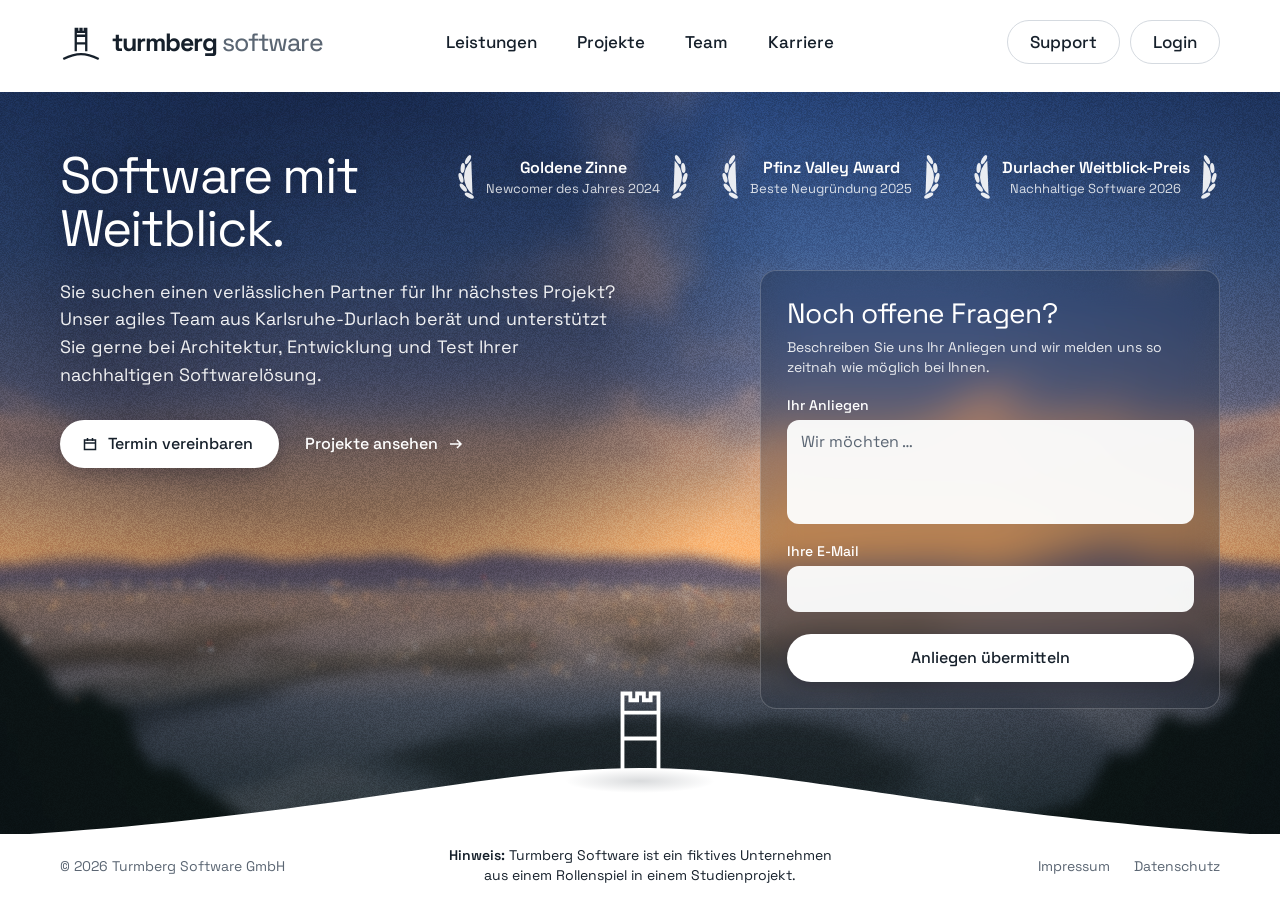
==== commit 4b3bdd68: "feat: one late paper plane, final form wording, tidy stylesheet A single paper plane now glides in a" ====
--- a/site/index.html
+++ b/site/index.html
@@ -12,9 +12,7 @@
 <link rel="preload" href="assets/fonts/space-grotesk-latin-wght-normal.woff2" as="font" type="font/woff2" crossorigin>
 <link rel="stylesheet" href="assets/style.css">
 <script src="assets/aussicht.js" defer></script>
-<!-- Paper planes switched off. Remove this comment to bring them back.
 <script src="assets/flieger.js" defer></script>
--->
 </head>
 <body>
 
@@ -47,8 +45,7 @@
     <div class="hero__card">
       <div class="hero__content">
         <h1 class="hero__title" id="hero-titel">Software mit Weitblick.</h1>
-        <!-- EXPERIMENT: lead text and two actions under the tagline. Neither
-             action has a target yet: add an href once there is one. -->
+        <!-- Neither action has a target yet: add an href once there is one. -->
         <p class="hero__lead">Sie suchen einen verlässlichen Partner für Ihr nächstes Projekt?<br>Unser agiles Team aus Karlsruhe-Durlach berät und unterstützt Sie gerne bei Architektur, Entwicklung und Test Ihrer nachhaltigen Softwarelösung.</p>
         <div class="hero__aktionen">
           <a class="knopf"><svg class="symbol" viewBox="0 0 16 16" aria-hidden="true"><path d="M2.5 4 H13.5 V13.5 H2.5 Z M2.5 7 H13.5 M5.5 2 V5 M10.5 2 V5"/></svg> Termin vereinbaren</a>
@@ -56,8 +53,8 @@
         </div>
       </div>
 
-      <!-- EXPERIMENT: awards in the sky above the panel. All three are made up,
-           like the company: the names quote our own tower, river and tagline. -->
+      <!-- Awards in the sky above the form. All three are made up, like the
+           company: the names quote our own tower, river and tagline. -->
       <svg class="vorrat" aria-hidden="true"><symbol id="lorbeer" viewBox="0 0 22 48"><ellipse cx="14.3" cy="42.6" rx="2.1" ry="5" transform="rotate(-63 14.3 42.6)"/><ellipse cx="8.3" cy="34.6" rx="2.1" ry="5" transform="rotate(-40 8.3 34.6)"/><ellipse cx="6.0" cy="24.9" rx="2.1" ry="5" transform="rotate(-17 6.0 24.9)"/><ellipse cx="7.7" cy="15.0" rx="2.1" ry="5" transform="rotate(6 7.7 15.0)"/><ellipse cx="13.0" cy="6.6" rx="2.1" ry="5" transform="rotate(29 13.0 6.6)"/><path d="M17.5 41.3 A22 22 0 0 1 16.3 7.7"/></symbol></svg>
       <ul class="preise" aria-label="Auszeichnungen">
         <li class="preis"><svg class="lorbeer" aria-hidden="true"><use href="#lorbeer"/></svg><span class="preis__text"><strong>Goldene Zinne</strong> <span>Newcomer des Jahres 2024</span></span><svg class="lorbeer lorbeer--rechts" aria-hidden="true"><use href="#lorbeer"/></svg></li>
@@ -65,18 +62,18 @@
         <li class="preis"><svg class="lorbeer" aria-hidden="true"><use href="#lorbeer"/></svg><span class="preis__text"><strong>Durlacher Weitblick-Preis</strong> <span>Nachhaltige Software 2026</span></span><svg class="lorbeer lorbeer--rechts" aria-hidden="true"><use href="#lorbeer"/></svg></li>
       </ul>
 
-      <!-- EXPERIMENT: a glass panel with a short enquiry form. It sends nothing
-           yet: replace the onsubmit once there is somewhere to send it to. -->
+      <!-- A short enquiry form in a glass panel. It sends nothing yet: replace
+           the onsubmit once there is somewhere to send it to. -->
       <div class="glas-platz">
         <section class="glas" aria-labelledby="anfrage-titel">
-          <h2 class="glas__titel" id="anfrage-titel">Noch Wünsche offen?</h2>
-          <p class="glas__hinweis">Beschreiben Sie uns völlig unverbindlich Ihr Anliegen und wir melden uns so bald wie möglich bei Ihnen.</p>
+          <h2 class="glas__titel" id="anfrage-titel">Noch offene Fragen?</h2>
+          <p class="glas__hinweis">Beschreiben Sie uns Ihr Anliegen und wir melden uns so zeitnah wie möglich bei Ihnen.</p>
           <form class="anfrage" onsubmit="return false">
-            <label for="anfrage-idee">Ihre Idee</label>
-            <textarea id="anfrage-idee" name="idee" placeholder="Wir möchten …"></textarea>
+            <label for="anfrage-anliegen">Ihr Anliegen</label>
+            <textarea id="anfrage-anliegen" name="anliegen" placeholder="Wir möchten …"></textarea>
             <label for="anfrage-mail">Ihre E-Mail</label>
             <input id="anfrage-mail" name="email" type="email" autocomplete="email">
-            <button class="knopf" type="submit">Idee absenden</button>
+            <button class="knopf" type="submit">Anliegen übermitteln</button>
           </form>
         </section>
       </div>
--- a/site/assets/style.css
+++ b/site/assets/style.css
@@ -130,9 +130,9 @@
 }
 .site-nav a:hover { color: var(--pfinz); }
 
-/* Too narrow for one row: the navigation moves below brand and pill, and
-   navigation and pill go back to a smaller size so both rows still fit on
-   a narrow phone. */
+/* Too narrow for one row: the navigation moves below brand and pills, and
+   navigation and pills go back to a smaller size so both rows still fit
+   on a narrow phone. */
 @media (max-width: 960px) {
   .site-header { grid-template-columns: 1fr auto; }
   .site-nav {
@@ -358,6 +358,299 @@
   background: radial-gradient(closest-side, rgb(22 32 43 / 0.16), transparent);
 }
 
+/* ---------- Hero: lead text and actions under the tagline ---------- */
+
+.hero__lead {
+  margin: 0;
+  max-width: 32em; /* just wide enough for the opening question on one line */
+  font-size: clamp(1rem, min(1.4vw, 2.8vh), 1.125rem);
+  line-height: 1.55;
+  color: rgb(255 255 255 / 0.92);
+  text-wrap: pretty;
+}
+
+.hero__aktionen {
+  display: flex;
+  flex-wrap: wrap;
+  align-items: center;
+  gap: 8px 26px;
+  margin-top: clamp(2px, 1vh, 10px);
+}
+
+/* The main action: a solid white button on the view. */
+.knopf {
+  display: inline-flex;
+  align-items: center;
+  gap: 10px;
+  min-height: 48px;
+  padding: 0 26px 0 22px;
+  border-radius: 999px;
+  background: #FFFFFF;
+  box-shadow: 0 6px 20px rgb(8 12 30 / 0.25);
+  color: var(--schiefer);
+  font-size: 16px;
+  font-weight: 500;
+  text-decoration: none;
+  text-shadow: none;
+}
+.knopf:hover {
+  background: var(--nebel);
+  color: var(--schiefer);
+}
+
+/* The small line icon in the button. */
+.symbol {
+  flex: none;
+  width: 16px;
+  height: 16px;
+}
+.symbol path {
+  fill: none;
+  stroke: currentColor;
+  stroke-width: 1.5;
+}
+
+/* The second action: plain text with an arrow. */
+.textlink {
+  display: inline-flex;
+  align-items: center;
+  gap: 10px;
+  min-height: 48px;
+  color: #FFFFFF;
+  font-size: 16px;
+  font-weight: 500;
+  text-decoration: none;
+}
+.textlink:hover { color: #FFFFFF; }
+
+/* ---------- Hero: enquiry form in a glass panel ---------- */
+
+/* The panel's place: a column in the sky on the right, from the tagline's
+   top edge down to just above the hill. It lies over the card, not in its
+   flow, so it does not change the card's height and the page still fits on
+   one screen. The panel sits towards the bottom right of it: the free
+   height is shared 2 to 3 above and below, and where there is none (low
+   windows) the panel simply starts at the top. */
+.glas-platz {
+  --glas-breite: min(460px, 36vw);
+  position: absolute;
+  top: var(--oben);
+  bottom: 60px; /* the hill's height below the panel's left edge, and a little air */
+  right: var(--innen); /* as far from the right edge as the tagline is from the left */
+  width: var(--glas-breite);
+  display: flex;
+  flex-direction: column;
+  pointer-events: none;
+}
+.glas-platz::before { content: ""; flex: 2; }
+.glas-platz::after { content: ""; flex: 3; }
+
+/* A pane of frosted glass: the view behind it shows through, blurred
+   further and slightly darkened so the white text on it stays legible over
+   the bright horizon. */
+.glas {
+  --takt: clamp(8px, 4vh - 16px, 18px); /* space between the form's parts, tighter in low windows */
+  flex: none;
+  pointer-events: auto;
+  padding: clamp(14px, 5vh - 16px, 26px) clamp(18px, 2vw, 26px);
+  border: 1px solid rgb(255 255 255 / 0.2);
+  border-radius: 16px;
+  background: rgb(22 32 43 / 0.3);
+  -webkit-backdrop-filter: blur(18px) saturate(1.3);
+  backdrop-filter: blur(18px) saturate(1.3);
+}
+
+.glas__titel {
+  margin: 0;
+  font-size: clamp(1.375rem, 3.6vh, 1.75rem);
+  font-weight: 400;
+  line-height: 1.15;
+  letter-spacing: -0.02em;
+}
+
+.glas__hinweis {
+  margin: 8px 0 var(--takt);
+  font-size: 14px;
+  line-height: 1.45;
+  color: rgb(255 255 255 / 0.88);
+  text-wrap: pretty;
+}
+
+/* The enquiry form: two white fields and the button, one under the other. */
+.anfrage {
+  display: flex;
+  flex-direction: column;
+}
+.anfrage label {
+  margin-bottom: 6px;
+  font-size: 14px;
+  font-weight: 500;
+}
+.anfrage textarea,
+.anfrage input {
+  width: 100%;
+  margin: 0 0 var(--takt);
+  padding: 10px 14px;
+  border: 0;
+  border-radius: 12px;
+  background: rgb(255 255 255 / 0.94);
+  color: var(--schiefer);
+  font: inherit;
+  font-size: 16px;
+  line-height: 1.45;
+}
+.anfrage textarea {
+  height: clamp(56px, 22vh - 76px, 104px);
+  resize: none; /* the panel must not grow down onto the hill */
+}
+.anfrage input { height: 46px; }
+.anfrage ::placeholder {
+  color: var(--grau);
+  opacity: 1;
+}
+.anfrage textarea:focus-visible,
+.anfrage input:focus-visible,
+.anfrage .knopf:focus-visible {
+  outline: 2px solid #FFFFFF;
+  outline-offset: 2px;
+}
+.anfrage .knopf {
+  justify-content: center;
+  margin-top: 4px;
+  padding: 0 22px;
+  border: 0;
+  font-family: inherit;
+  cursor: pointer;
+}
+
+/* In a low window beside the tagline, the form's parts shrink a little so
+   the panel ends above the hill. */
+@media (min-width: 961px) and (max-height: 700px) {
+  .glas__hinweis { font-size: 13px; }
+  .anfrage label { margin-bottom: 4px; }
+  .anfrage textarea { height: 48px; }
+  .anfrage input { height: 40px; }
+  .anfrage .knopf { min-height: 42px; }
+}
+
+/* The arrow of the text link under the tagline. */
+.pfeil {
+  flex: none;
+  width: 16px;
+  height: 16px;
+  transition: transform 0.15s;
+}
+.pfeil path {
+  fill: none;
+  stroke: currentColor;
+  stroke-width: 1.5;
+}
+.textlink:hover .pfeil { transform: translateX(3px); }
+@media (prefers-reduced-motion: reduce) {
+  .pfeil { transition: none; }
+}
+
+/* No room beside the tagline: the panel goes below it, in the card's flow. */
+@media (max-width: 960px) {
+  .hero__content { margin-bottom: 0; }
+  .glas-platz {
+    position: static;
+    display: block;
+    align-self: stretch;
+    width: auto;
+    margin: 24px 0 auto;
+  }
+  .glas-platz::before,
+  .glas-platz::after { content: none; }
+}
+
+/* ---------- Hero: awards ---------- */
+
+/* Holds the laurel drawing that every award uses twice; shows nothing itself. */
+.vorrat {
+  position: absolute;
+  width: 0;
+  height: 0;
+}
+
+/* A row of awards in the sky, level with the tagline and ending at the
+   page's right margin. Like the panel it lies over the card, not in its
+   flow. */
+.preise {
+  position: absolute;
+  top: calc(var(--oben) + 4px);
+  right: var(--innen);
+  margin: 0;
+  padding: 0;
+  list-style: none;
+  display: flex;
+  gap: 16px clamp(20px, 2.2vw, 40px);
+  text-shadow: 0 1px 22px rgb(8 12 30 / 0.45);
+}
+
+/* One award: its name and what it was for, between two laurel branches. */
+.preis {
+  display: flex;
+  align-items: center;
+  gap: 9px;
+  text-align: center;
+  white-space: nowrap;
+}
+.preis__text {
+  display: flex;
+  flex-direction: column;
+  gap: 4px;
+}
+.preis__text strong {
+  font-size: 16px;
+  font-weight: 600;
+  line-height: 1.2;
+  letter-spacing: -0.01em;
+}
+.preis__text span {
+  font-size: 13px;
+  line-height: 1.2;
+  color: rgb(255 255 255 / 0.82);
+}
+
+.lorbeer {
+  flex: none;
+  width: 22px;
+  height: 48px;
+  fill: #FFFFFF;
+  opacity: 0.9;
+}
+.lorbeer path {
+  fill: none;
+  stroke: #FFFFFF;
+  stroke-width: 1.2;
+}
+.lorbeer--rechts { transform: scaleX(-1); }
+
+/* With the awards above it, the panel's place begins below them. */
+@media (min-width: 1280px) and (min-height: 800px) {
+  .glas-platz { top: calc(var(--oben) + 4px + 48px + 24px); }
+}
+
+/* Beside the tagline there is room for the awards only in a wide window,
+   and above the panel only in a tall one. Elsewhere they are left out. */
+@media (min-width: 961px) and (max-width: 1279.98px), (min-width: 961px) and (max-height: 799.98px) {
+  .preise { display: none; }
+}
+
+/* Where the panel goes below the text, the awards go between the two.
+   They stay positioned (relative, not static): the view's canvases are
+   positioned too and would otherwise be painted over the award names. */
+@media (max-width: 960px) {
+  .preise {
+    position: relative;
+    top: auto;
+    right: auto;
+    flex-wrap: wrap;
+    margin-top: 28px;
+  }
+}
+
 /* ---------- Footer ---------- */
 
 .site-footer {
@@ -517,303 +810,10 @@
   color: var(--grau);
 }
 
-/* ---------- Lead text and actions under the tagline (EXPERIMENT) ---------- */
-
-.hero__lead {
-  margin: 0;
-  max-width: 32em; /* just wide enough for the opening question on one line */
-  font-size: clamp(1rem, min(1.4vw, 2.8vh), 1.125rem);
-  line-height: 1.55;
-  color: rgb(255 255 255 / 0.92);
-  text-wrap: pretty;
-}
-
-.hero__aktionen {
-  display: flex;
-  flex-wrap: wrap;
-  align-items: center;
-  gap: 8px 26px;
-  margin-top: clamp(2px, 1vh, 10px);
-}
-
-/* The main action: a solid white button on the view. */
-.knopf {
-  display: inline-flex;
-  align-items: center;
-  gap: 10px;
-  min-height: 48px;
-  padding: 0 26px 0 22px;
-  border-radius: 999px;
-  background: #FFFFFF;
-  box-shadow: 0 6px 20px rgb(8 12 30 / 0.25);
-  color: var(--schiefer);
-  font-size: 16px;
-  font-weight: 500;
-  text-decoration: none;
-  text-shadow: none;
-}
-.knopf:hover {
-  background: var(--nebel);
-  color: var(--schiefer);
-}
-
-/* The small line icon in the button. */
-.symbol {
-  flex: none;
-  width: 16px;
-  height: 16px;
-}
-.symbol path {
-  fill: none;
-  stroke: currentColor;
-  stroke-width: 1.5;
-}
-
-/* The second action: plain text with an arrow. */
-.textlink {
-  display: inline-flex;
-  align-items: center;
-  gap: 10px;
-  min-height: 48px;
-  color: #FFFFFF;
-  font-size: 16px;
-  font-weight: 500;
-  text-decoration: none;
-}
-.textlink:hover { color: #FFFFFF; }
-
-/* ---------- Glass panel (EXPERIMENT) ---------- */
-
-/* The panel's place: a column in the sky on the right, from the tagline's
-   top edge down to just above the hill. It lies over the card, not in its
-   flow, so it does not change the card's height and the page still fits on
-   one screen. The panel sits towards the bottom right of it: the free
-   height is shared 2 to 3 above and below, and where there is none (low
-   windows) the panel simply starts at the top. */
-.glas-platz {
-  --glas-breite: min(460px, 36vw);
-  position: absolute;
-  top: var(--oben);
-  bottom: 60px; /* the hill's height below the panel's left edge, and a little air */
-  right: var(--innen); /* as far from the right edge as the tagline is from the left */
-  width: var(--glas-breite);
-  display: flex;
-  flex-direction: column;
-  pointer-events: none;
-}
-.glas-platz::before { content: ""; flex: 2; }
-.glas-platz::after { content: ""; flex: 3; }
-
-/* A pane of frosted glass: the view behind it shows through, blurred
-   further and slightly darkened so the white text on it stays legible over
-   the bright horizon. */
-.glas {
-  --takt: clamp(8px, 4vh - 16px, 18px); /* space between the form's parts, tighter in low windows */
-  flex: none;
-  pointer-events: auto;
-  padding: clamp(14px, 5vh - 16px, 26px) clamp(18px, 2vw, 26px);
-  border: 1px solid rgb(255 255 255 / 0.2);
-  border-radius: 16px;
-  background: rgb(22 32 43 / 0.3);
-  -webkit-backdrop-filter: blur(18px) saturate(1.3);
-  backdrop-filter: blur(18px) saturate(1.3);
-}
-
-.glas__titel {
-  margin: 0;
-  font-size: clamp(1.375rem, 3.6vh, 1.75rem);
-  font-weight: 400;
-  line-height: 1.15;
-  letter-spacing: -0.02em;
-}
-
-.glas__hinweis {
-  margin: 8px 0 var(--takt);
-  font-size: 14px;
-  line-height: 1.45;
-  color: rgb(255 255 255 / 0.88);
-  text-wrap: pretty;
-}
-
-/* The enquiry form: two white fields and the button, one under the other. */
-.anfrage {
-  display: flex;
-  flex-direction: column;
-}
-.anfrage label {
-  margin-bottom: 6px;
-  font-size: 14px;
-  font-weight: 500;
-}
-.anfrage textarea,
-.anfrage input {
-  width: 100%;
-  margin: 0 0 var(--takt);
-  padding: 10px 14px;
-  border: 0;
-  border-radius: 12px;
-  background: rgb(255 255 255 / 0.94);
-  color: var(--schiefer);
-  font: inherit;
-  font-size: 16px;
-  line-height: 1.45;
-}
-.anfrage textarea {
-  height: clamp(56px, 22vh - 76px, 104px);
-  resize: none; /* the panel must not grow down onto the hill */
-}
-.anfrage input { height: 46px; }
-.anfrage ::placeholder {
-  color: var(--grau);
-  opacity: 1;
-}
-.anfrage textarea:focus-visible,
-.anfrage input:focus-visible,
-.anfrage .knopf:focus-visible {
-  outline: 2px solid #FFFFFF;
-  outline-offset: 2px;
-}
-.anfrage .knopf {
-  justify-content: center;
-  margin-top: 4px;
-  padding: 0 22px;
-  border: 0;
-  font-family: inherit;
-  cursor: pointer;
-}
-
-/* In a low window beside the tagline, the form's parts shrink a little so
-   the panel ends above the hill. */
-@media (min-width: 961px) and (max-height: 700px) {
-  .glas__hinweis { font-size: 13px; }
-  .anfrage label { margin-bottom: 4px; }
-  .anfrage textarea { height: 48px; }
-  .anfrage input { height: 40px; }
-  .anfrage .knopf { min-height: 42px; }
-}
-
-/* The arrow of the text link under the tagline. */
-.pfeil {
-  flex: none;
-  width: 16px;
-  height: 16px;
-  transition: transform 0.15s;
-}
-.pfeil path {
-  fill: none;
-  stroke: currentColor;
-  stroke-width: 1.5;
-}
-.textlink:hover .pfeil { transform: translateX(3px); }
-@media (prefers-reduced-motion: reduce) {
-  .pfeil { transition: none; }
-}
-
-/* No room beside the tagline: the panel goes below it, in the card's flow. */
-@media (max-width: 960px) {
-  .hero__content { margin-bottom: 0; }
-  .glas-platz {
-    position: static;
-    display: block;
-    align-self: stretch;
-    width: auto;
-    margin: 24px 0 auto;
-  }
-  .glas-platz::before,
-  .glas-platz::after { content: none; }
-}
-
-/* ---------- Awards (EXPERIMENT) ---------- */
-
-/* Holds the laurel drawing that every award uses twice; shows nothing itself. */
-.vorrat {
-  position: absolute;
-  width: 0;
-  height: 0;
-}
-
-/* A row of awards in the sky, level with the tagline and ending at the
-   page's right margin. Like the panel it lies over the card, not in its
-   flow. */
-.preise {
-  position: absolute;
-  top: calc(var(--oben) + 4px);
-  right: var(--innen);
-  margin: 0;
-  padding: 0;
-  list-style: none;
-  display: flex;
-  gap: 16px clamp(20px, 2.2vw, 40px);
-  text-shadow: 0 1px 22px rgb(8 12 30 / 0.45);
-}
-
-/* One award: its name and what it was for, between two laurel branches. */
-.preis {
-  display: flex;
-  align-items: center;
-  gap: 9px;
-  text-align: center;
-  white-space: nowrap;
-}
-.preis__text {
-  display: flex;
-  flex-direction: column;
-  gap: 4px;
-}
-.preis__text strong {
-  font-size: 16px;
-  font-weight: 600;
-  line-height: 1.2;
-  letter-spacing: -0.01em;
-}
-.preis__text span {
-  font-size: 13px;
-  line-height: 1.2;
-  color: rgb(255 255 255 / 0.82);
-}
-
-.lorbeer {
-  flex: none;
-  width: 22px;
-  height: 48px;
-  fill: #FFFFFF;
-  opacity: 0.9;
-}
-.lorbeer path {
-  fill: none;
-  stroke: #FFFFFF;
-  stroke-width: 1.2;
-}
-.lorbeer--rechts { transform: scaleX(-1); }
-
-/* With the awards above it, the panel's place begins below them. */
-@media (min-width: 1280px) and (min-height: 800px) {
-  .glas-platz { top: calc(var(--oben) + 4px + 48px + 24px); }
-}
-
-/* Beside the tagline there is room for the awards only in a wide window,
-   and above the panel only in a tall one. Elsewhere they are left out. */
-@media (min-width: 961px) and (max-width: 1279.98px), (min-width: 961px) and (max-height: 799.98px) {
-  .preise { display: none; }
-}
-
-/* Where the panel goes below the text, the awards go between the two.
-   They stay positioned (relative, not static): the view's canvases are
-   positioned too and would otherwise be painted over the award names. */
-@media (max-width: 960px) {
-  .preise {
-    position: relative;
-    top: auto;
-    right: auto;
-    flex-wrap: wrap;
-    margin-top: 28px;
-  }
-}
-
-/* ---------- Paper planes (drawn and moved by assets/flieger.js) ---------- */
+/* ---------- Paper plane (drawn and moved by assets/flieger.js) ---------- */
 
 /* A layer over the whole window. It lets every click through; only the
-   planes' own grab areas react to the pointer. */
+   plane's own grab area reacts to the pointer. */
 .flieger {
   position: fixed;
   inset: 0;
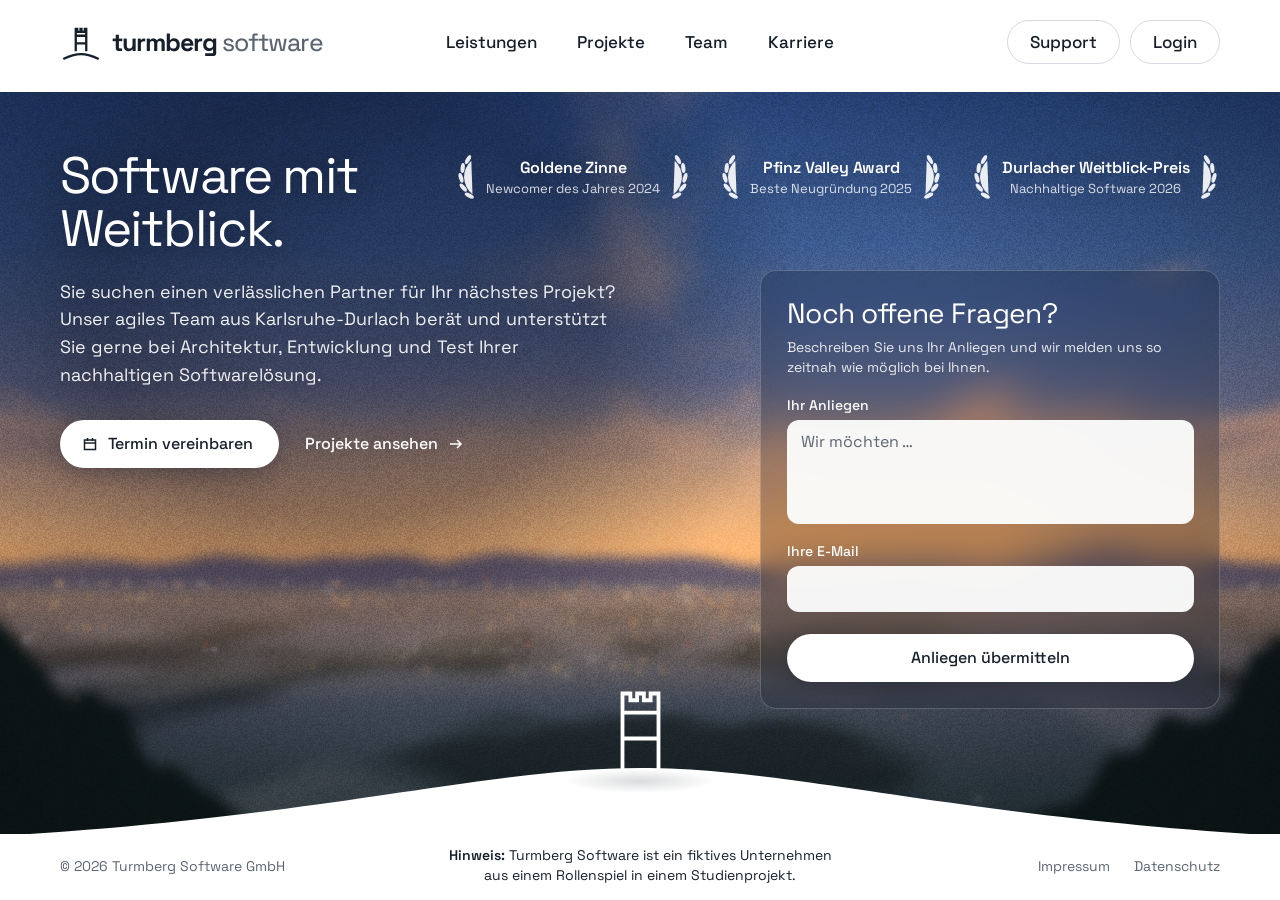
==== commit 3729735d: "fix: say "agiles Team" in the search description too The page's lead text calls the team agile; the " ====
--- a/site/index.html
+++ b/site/index.html
@@ -4,7 +4,7 @@
 <meta charset="utf-8">
 <meta name="viewport" content="width=device-width, initial-scale=1">
 <title>Turmberg Software – Software mit Weitblick</title>
-<meta name="description" content="Ein eingespieltes Team aus Karlsruhe-Durlach. Wir beraten und unterstützen Sie bei Architektur, Entwicklung und Test Ihrer nachhaltigen Softwarelösung.">
+<meta name="description" content="Ein agiles Team aus Karlsruhe-Durlach. Wir beraten und unterstützen Sie bei Architektur, Entwicklung und Test Ihrer nachhaltigen Softwarelösung.">
 <meta name="theme-color" content="#FFFFFF">
 <link rel="icon" href="favicon.ico" sizes="32x32">
 <link rel="icon" href="favicon.svg" type="image/svg+xml">
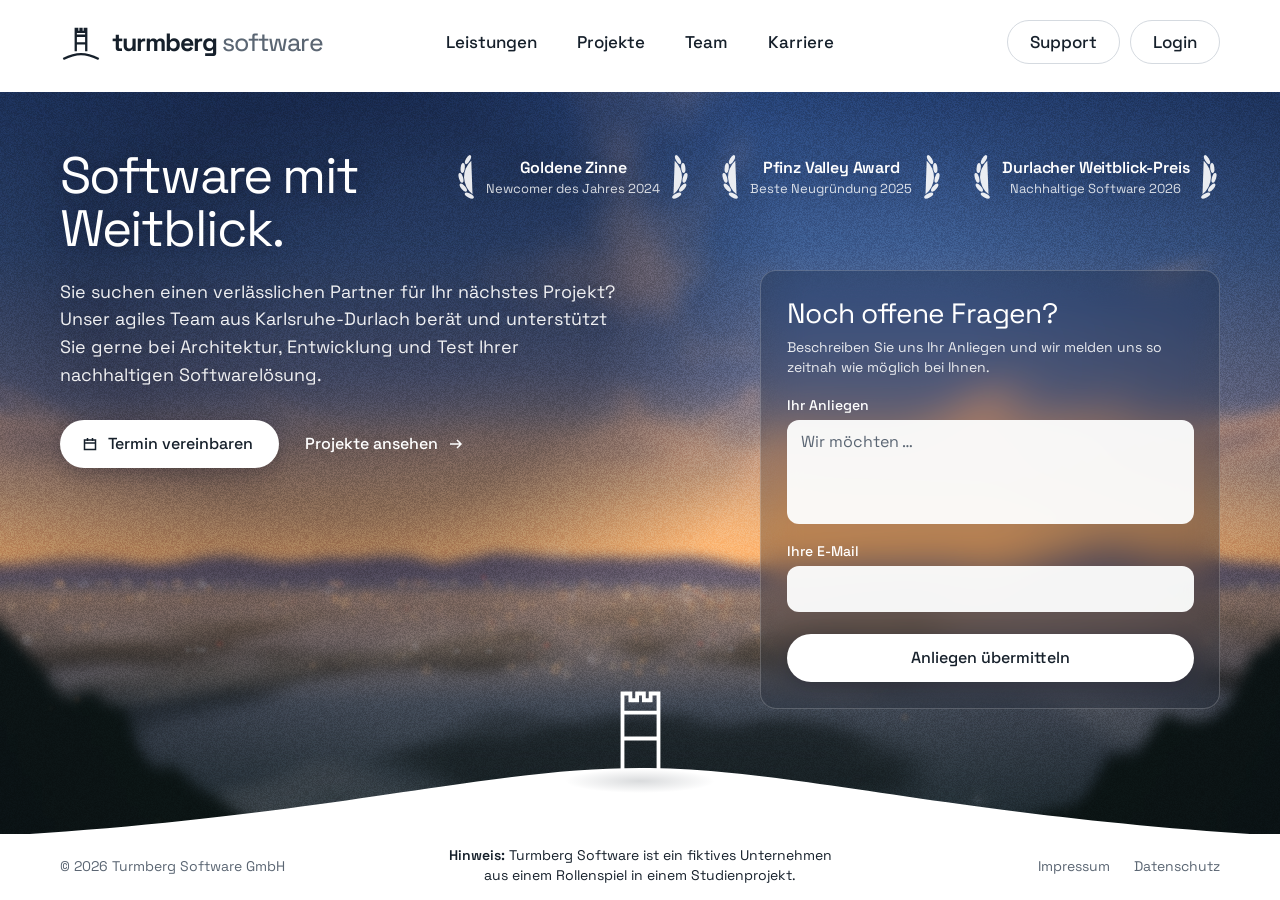
==== commit 51fbce55: "feat: center the phone layout and leave out the header pills there Up to 560px of width the Support " ====
--- a/site/index.html
+++ b/site/index.html
@@ -34,7 +34,7 @@
   <!-- No targets yet either: add an href to each once there is something
        behind it. -->
   <div class="site-aktionen">
-    <a class="pill pill--support">Support</a>
+    <a class="pill">Support</a>
     <a class="pill">Login</a>
   </div>
 </header>
--- a/site/assets/style.css
+++ b/site/assets/style.css
@@ -143,9 +143,12 @@
   .site-header .pill { font-size: 15px; }
 }
 
-/* On a phone there is room for only one pill beside the brand. */
+/* On a phone the pills are left out, and the brand stands centered above
+   the navigation. */
 @media (max-width: 560px) {
-  .site-header .pill--support { display: none; }
+  .site-header { grid-template-columns: 1fr; }
+  .site-header .brand { justify-self: center; }
+  .site-aktionen { display: none; }
 }
 
 .brand {
@@ -157,8 +160,7 @@
   text-decoration: none;
 }
 .brand:hover { color: var(--schiefer); }
-/* Mark, wordmark and pill shrink a little on narrow phones so that brand
-   and pill still fit side by side at 320px. */
+/* Mark and wordmark shrink a little on narrow phones. */
 .brand .mark {
   flex: none;
   width: clamp(27px, 8.5vw, 42px);
@@ -183,7 +185,7 @@
   align-items: center;
   justify-content: center;
   min-height: 44px;
-  padding: 0 clamp(14px, 4.5vw, 22px);
+  padding: 0 22px;
   border: 1px solid var(--rand);
   border-radius: 999px;
   color: var(--schiefer);
@@ -651,6 +653,20 @@
   }
 }
 
+/* ---------- Hero on a phone ---------- */
+
+/* Everything stands centered in one column: tagline, text, actions, awards
+   and the form's headings. What is typed into the form stays left-aligned. */
+@media (max-width: 560px) {
+  .hero__card {
+    align-items: center;
+    text-align: center;
+  }
+  .hero__content { align-items: center; }
+  .hero__aktionen,
+  .preise { justify-content: center; }
+}
+
 /* ---------- Footer ---------- */
 
 .site-footer {
@@ -754,10 +770,14 @@
     grid-row: 1;
   }
 }
-/* On a phone copyright and links no longer fit side by side. */
-@media (max-width: 480px) {
-  .site-footer { grid-template-columns: 1fr; }
-  .site-footer nav { justify-self: start; }
+/* On a phone copyright and links stand centered, one under the other. */
+@media (max-width: 560px) {
+  .site-footer {
+    grid-template-columns: 1fr;
+    justify-items: center;
+  }
+  .site-footer nav { justify-self: center; }
+  .hinweis { justify-self: stretch; }
 }
 
 .site-footer a {
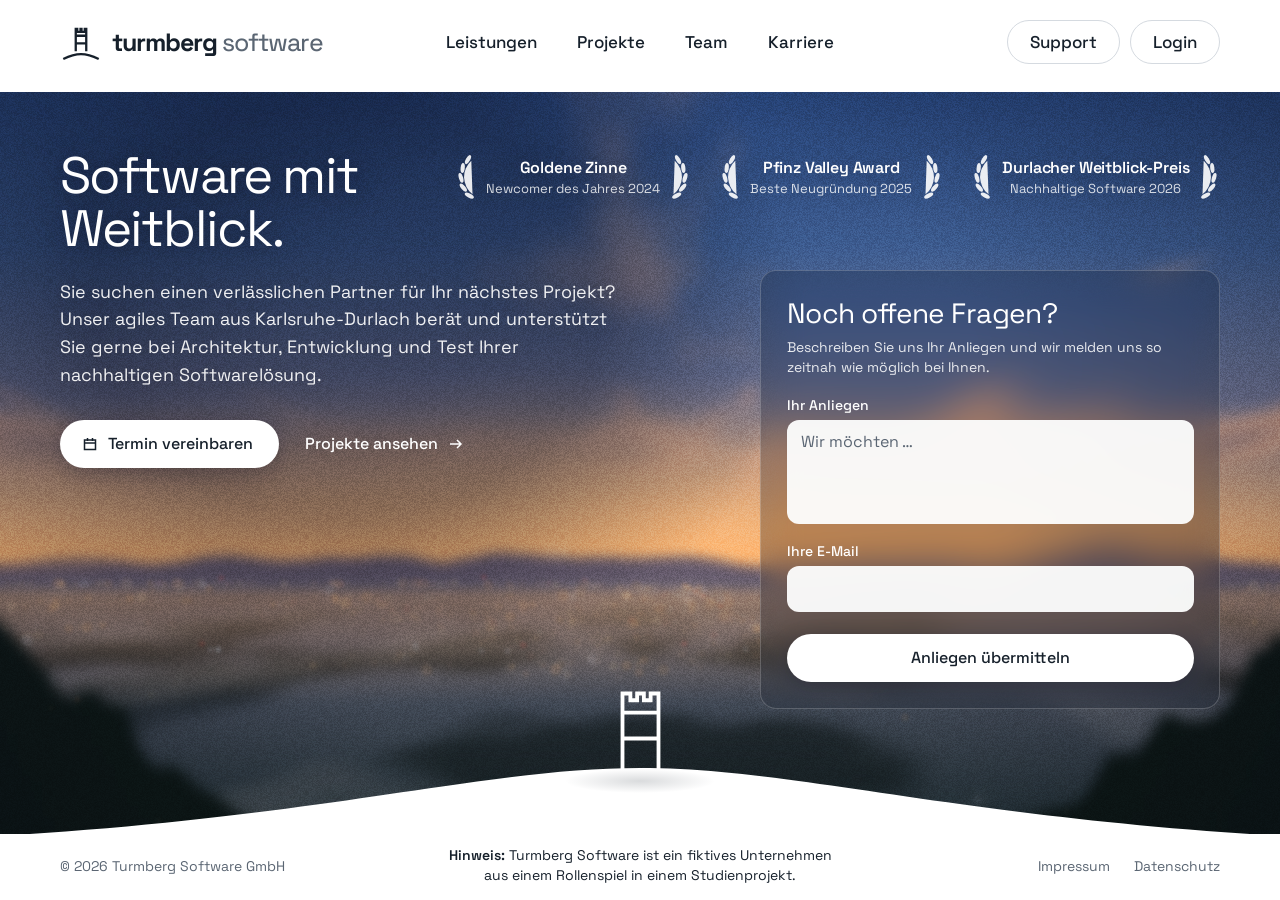
==== commit db0f08f0: "feat: shorten the footer ticker's text The ticker now says in one sentence that the company is ficti" ====
--- a/site/index.html
+++ b/site/index.html
@@ -97,7 +97,7 @@
        says so on every page and must stay as long as the site is online. It
        runs through the footer once as a news ticker; after that the short
        version stays (see .hinweis in style.css). -->
-  <p class="hinweis"><span class="hinweis__lauf">+++ <strong>Wussten Sie schon?</strong> Die Turmberg Software GmbH gibt es überhaupt nicht. Sie ist ein rein fiktives Unternehmen, das im Rahmen eines Rollenspiels in einem Studienprojekt erfunden wurde. +++ Alle Angaben, Leistungen und Auszeichnungen auf dieser Website sind frei erfunden, auch die Goldene Zinne. +++ Der Turmberg ist allerdings echt. +++</span><span class="hinweis__fest" aria-hidden="true"><strong>Hinweis:</strong> Turmberg Software ist ein fiktives Unternehmen aus einem Rollenspiel in einem Studienprojekt.</span></p>
+  <p class="hinweis"><span class="hinweis__lauf">+++ <strong>Wussten Sie schon?</strong> Die Turmberg Software GmbH ist ein rein fiktives Unternehmen, die meisten Angaben auf dieser Website sind somit ebenso erfunden – sogar die Goldene Zinne. +++ Der Turmberg ist allerdings echt. +++</span><span class="hinweis__fest" aria-hidden="true"><strong>Hinweis:</strong> Turmberg Software ist ein fiktives Unternehmen aus einem Rollenspiel in einem Studienprojekt.</span></p>
   <!-- Switched off for now, like the navigation: the two pages still exist,
        but nothing links to them. To bring them back, give the entries
        href="impressum.html" and href="datenschutz.html" again. -->
--- a/site/assets/style.css
+++ b/site/assets/style.css
@@ -719,7 +719,7 @@
   justify-self: start;
   width: max-content;
   padding-left: 100%;
-  animation: lauf 36s linear 10s 1 forwards;
+  animation: lauf 26s linear 15s 1 forwards;
 }
 @keyframes lauf {
   to { transform: translateX(-100%); }
@@ -735,7 +735,7 @@
   text-align: center;
   text-wrap: balance;
   opacity: 0;
-  animation: zeigen 0.8s ease 46s 1 forwards;
+  animation: zeigen 0.8s ease 41s 1 forwards;
 }
 @keyframes zeigen {
   to { opacity: 1; }
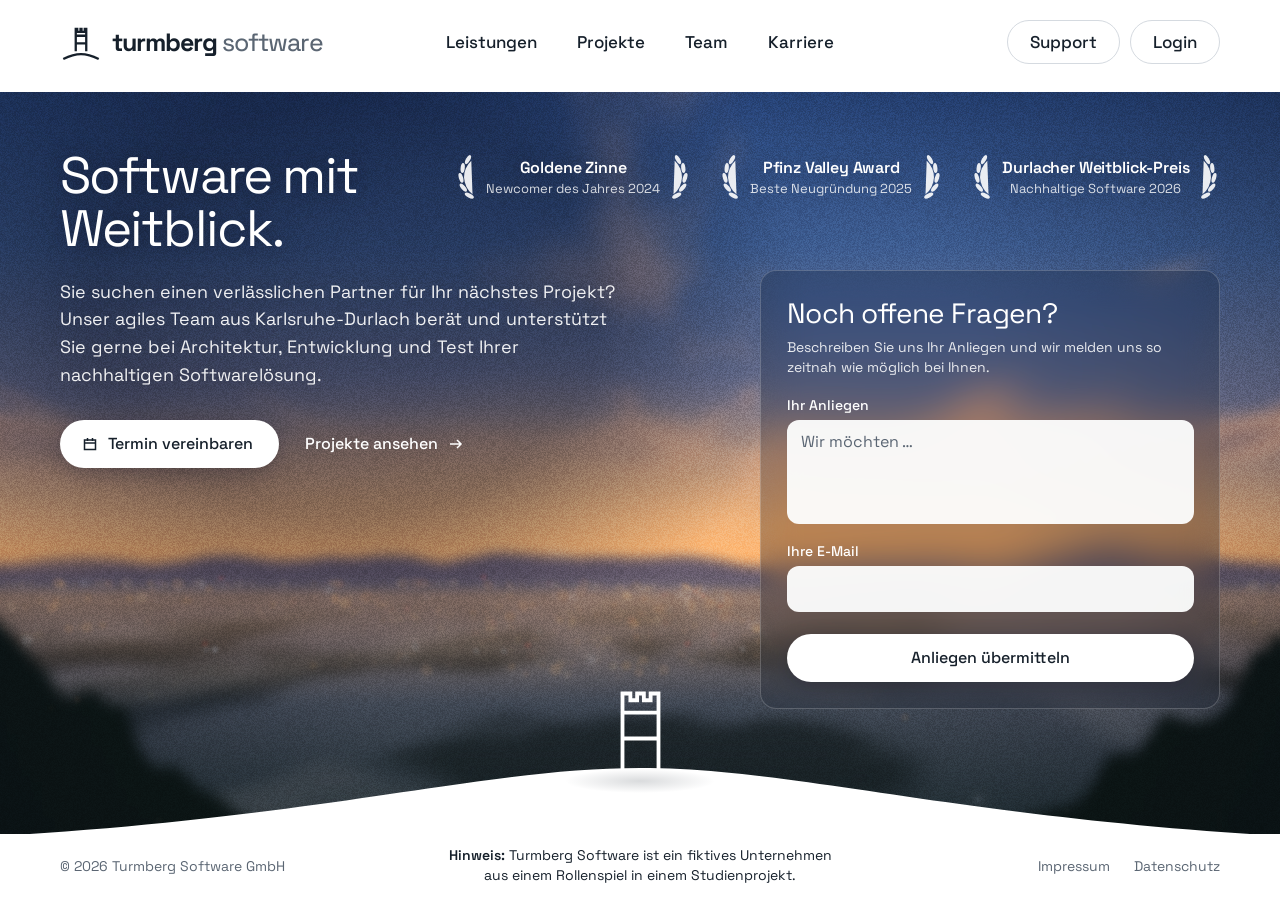
==== commit 49d926af: "feat: remove the Impressum and Datenschutz pages Both were drafts full of placeholders for a company" ====
--- a/site/index.html
+++ b/site/index.html
@@ -94,13 +94,12 @@
 <footer class="site-footer">
   <p>© 2026 Turmberg Software GmbH</p>
   <!-- The company is made up for a role-play in a study project. This notice
-       says so on every page and must stay as long as the site is online. It
+       says so and must stay as long as the site is online. It
        runs through the footer once as a news ticker; after that the short
        version stays (see .hinweis in style.css). -->
   <p class="hinweis"><span class="hinweis__lauf">+++ <strong>Wussten Sie schon?</strong> Die Turmberg Software GmbH ist ein rein fiktives Unternehmen, die meisten Angaben auf dieser Website sind somit ebenso erfunden – sogar die Goldene Zinne. +++ Der Turmberg ist allerdings echt. +++</span><span class="hinweis__fest" aria-hidden="true"><strong>Hinweis:</strong> Turmberg Software ist ein fiktives Unternehmen aus einem Rollenspiel in einem Studienprojekt.</span></p>
-  <!-- Switched off for now, like the navigation: the two pages still exist,
-       but nothing links to them. To bring them back, give the entries
-       href="impressum.html" and href="datenschutz.html" again. -->
+  <!-- No targets, like the navigation: the two pages were removed from the
+       site. Their last versions are in the repository's history. -->
   <nav aria-label="Rechtliches">
     <a>Impressum</a>
     <a>Datenschutz</a>
--- a/site/assets/style.css
+++ b/site/assets/style.css
@@ -1,14 +1,6 @@
 /* Turmberg Software – turmbergsoftware.de
-   Fonts are self-hosted on purpose: loading them from Google's servers
+   The font is self-hosted on purpose: loading it from Google's servers
    would send visitors' IP addresses to Google (GDPR). */
-
-@font-face {
-  font-family: 'DM Sans';
-  font-style: normal;
-  font-weight: 100 1000;
-  font-display: swap;
-  src: url('fonts/dm-sans-latin-wght-normal.woff2') format('woff2');
-}
 
 @font-face {
   font-family: 'Space Grotesk';
@@ -31,10 +23,8 @@
   --grau: #5B6673;
   --rand: #D5DAE0;
 
-  /* Space Grotesk, the more angular of the two, is the site's typeface.
-     DM Sans is kept for long running text, where it reads more easily. */
+  /* Space Grotesk is the site's typeface. */
   --font: 'Space Grotesk', system-ui, -apple-system, 'Segoe UI', sans-serif;
-  --font-lesetext: 'DM Sans', system-ui, -apple-system, 'Segoe UI', sans-serif;
 
   /* Header, hero, sections and footer span the full window.
      Set a length here (e.g. 1440px) to cap and center them instead. */
@@ -693,7 +683,7 @@
   gap: 24px;
 }
 
-/* The notice that the company is made up, on every page. It runs through
+/* The notice that the company is made up. It runs through
    the footer once as a news ticker: a window that clips the text and fades
    it out at both ends. When the ticker is through, a short version of the
    notice appears in its place and stays. Both share one grid cell. */
@@ -787,48 +777,7 @@
   color: var(--grau);
   text-decoration: none;
 }
-.site-footer a:hover,
-.site-footer a[aria-current="page"] { color: var(--schiefer); }
-
-/* ---------- Legal pages (Impressum, Datenschutz) ---------- */
-
-.rechtliches {
-  width: 100%;
-  max-width: 720px;
-  margin: 0 auto;
-  padding: clamp(48px, 8vw, 96px) 24px clamp(64px, 10vw, 128px);
-}
-
-.rechtliches h1 {
-  margin: 0 0 40px;
-  font-size: clamp(2.25rem, 5vw, 3.25rem);
-  font-weight: 500;
-  line-height: 1.08;
-  letter-spacing: -0.035em;
-}
-
-.rechtliches h2 {
-  margin: 40px 0 12px;
-  font-size: 22px;
-  font-weight: 500;
-  line-height: 1.25;
-  letter-spacing: -0.015em;
-}
-
-.rechtliches p {
-  margin: 0 0 16px;
-  font-family: var(--font-lesetext);
-  font-size: 17px;
-  line-height: 1.65;
-}
-
-.rechtliches a { overflow-wrap: anywhere; }
-
-.rechtliches .stand {
-  margin-top: 48px;
-  font-size: 15px;
-  color: var(--grau);
-}
+.site-footer a:hover { color: var(--schiefer); }
 
 /* ---------- Paper plane (drawn and moved by assets/flieger.js) ---------- */
 
